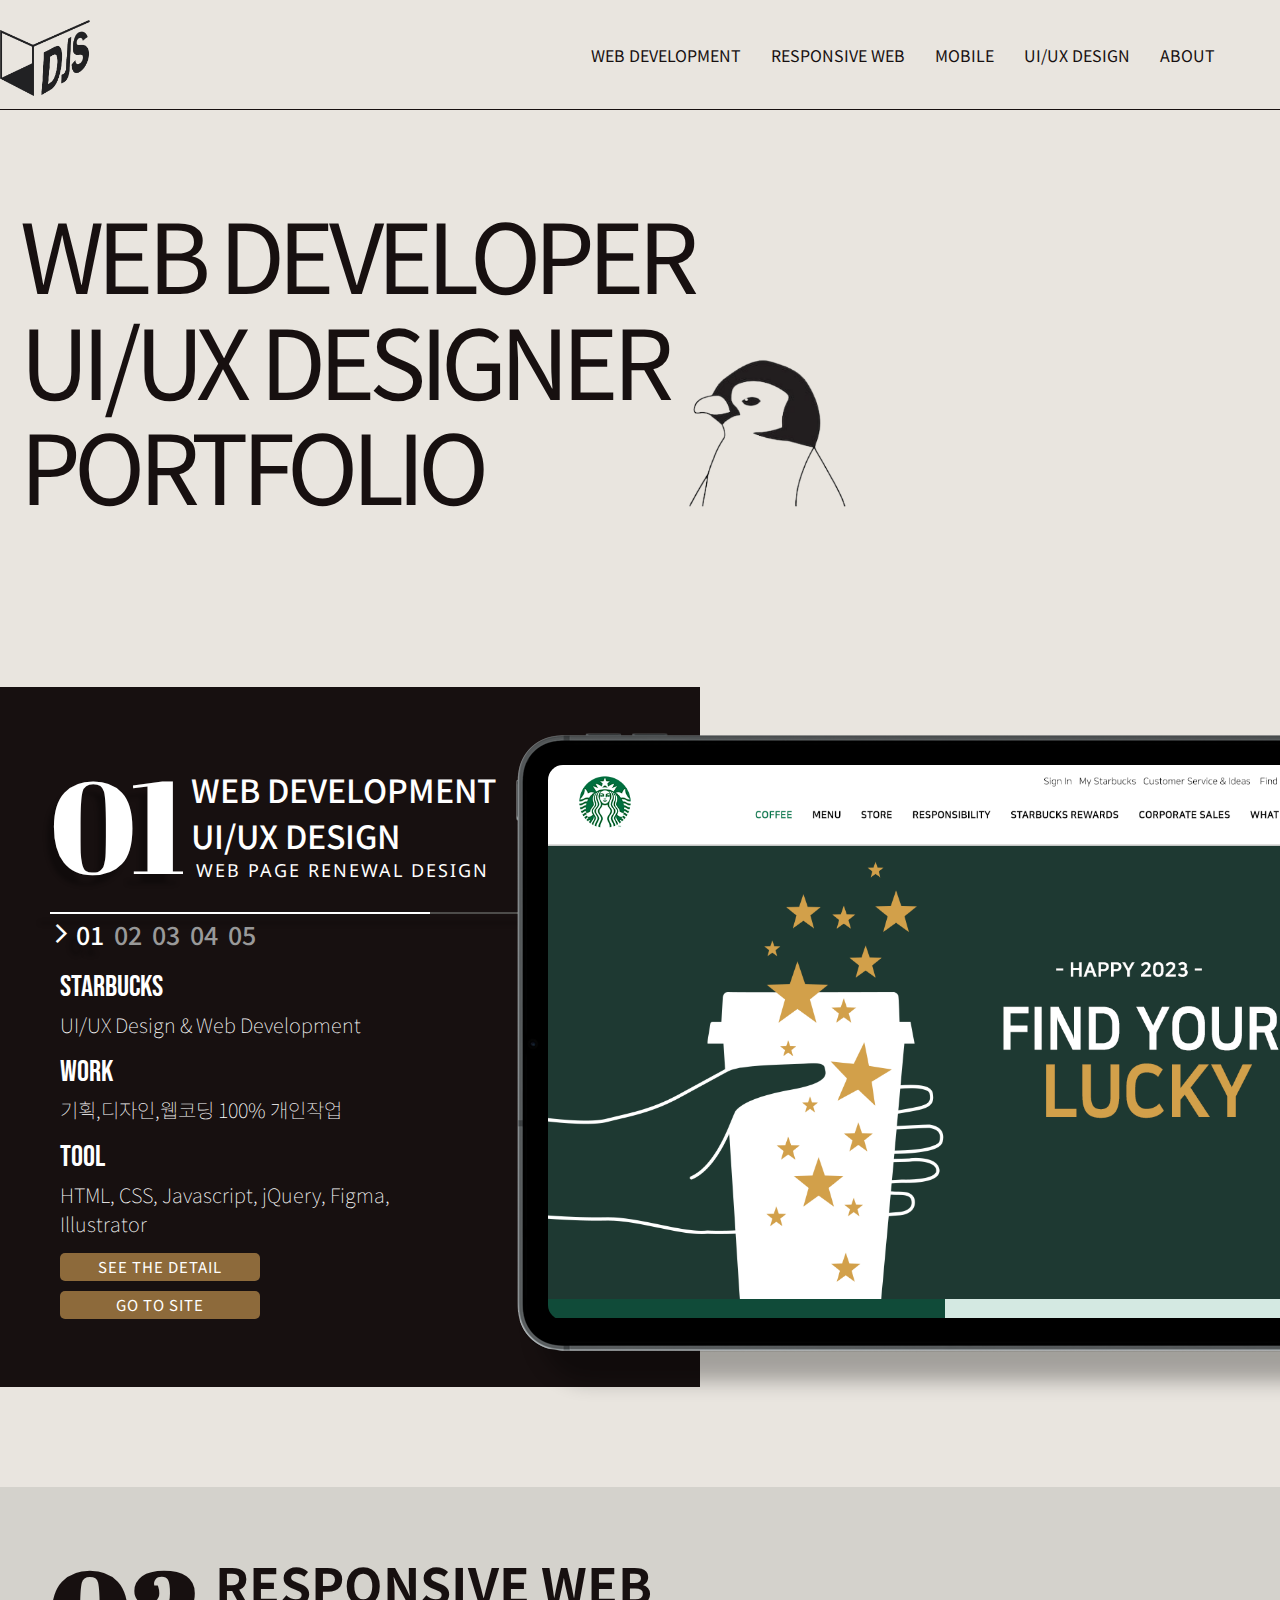
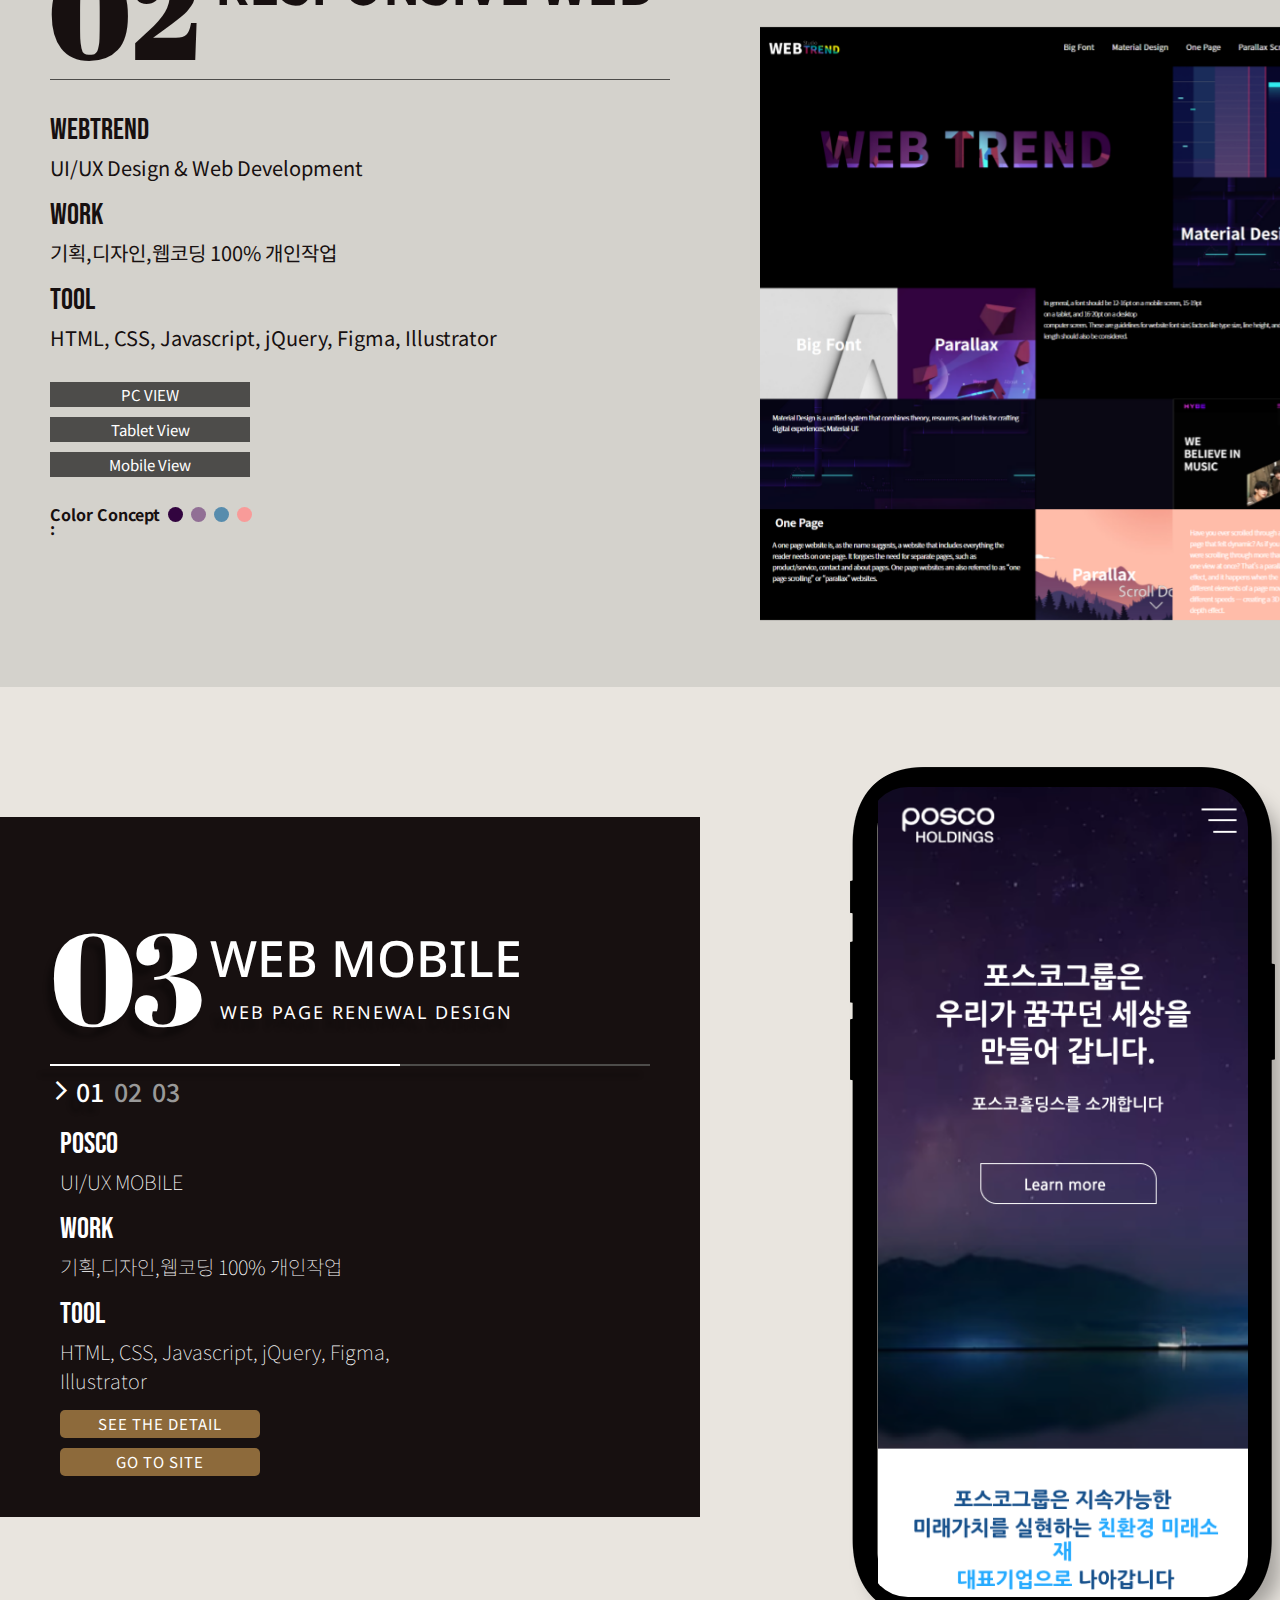
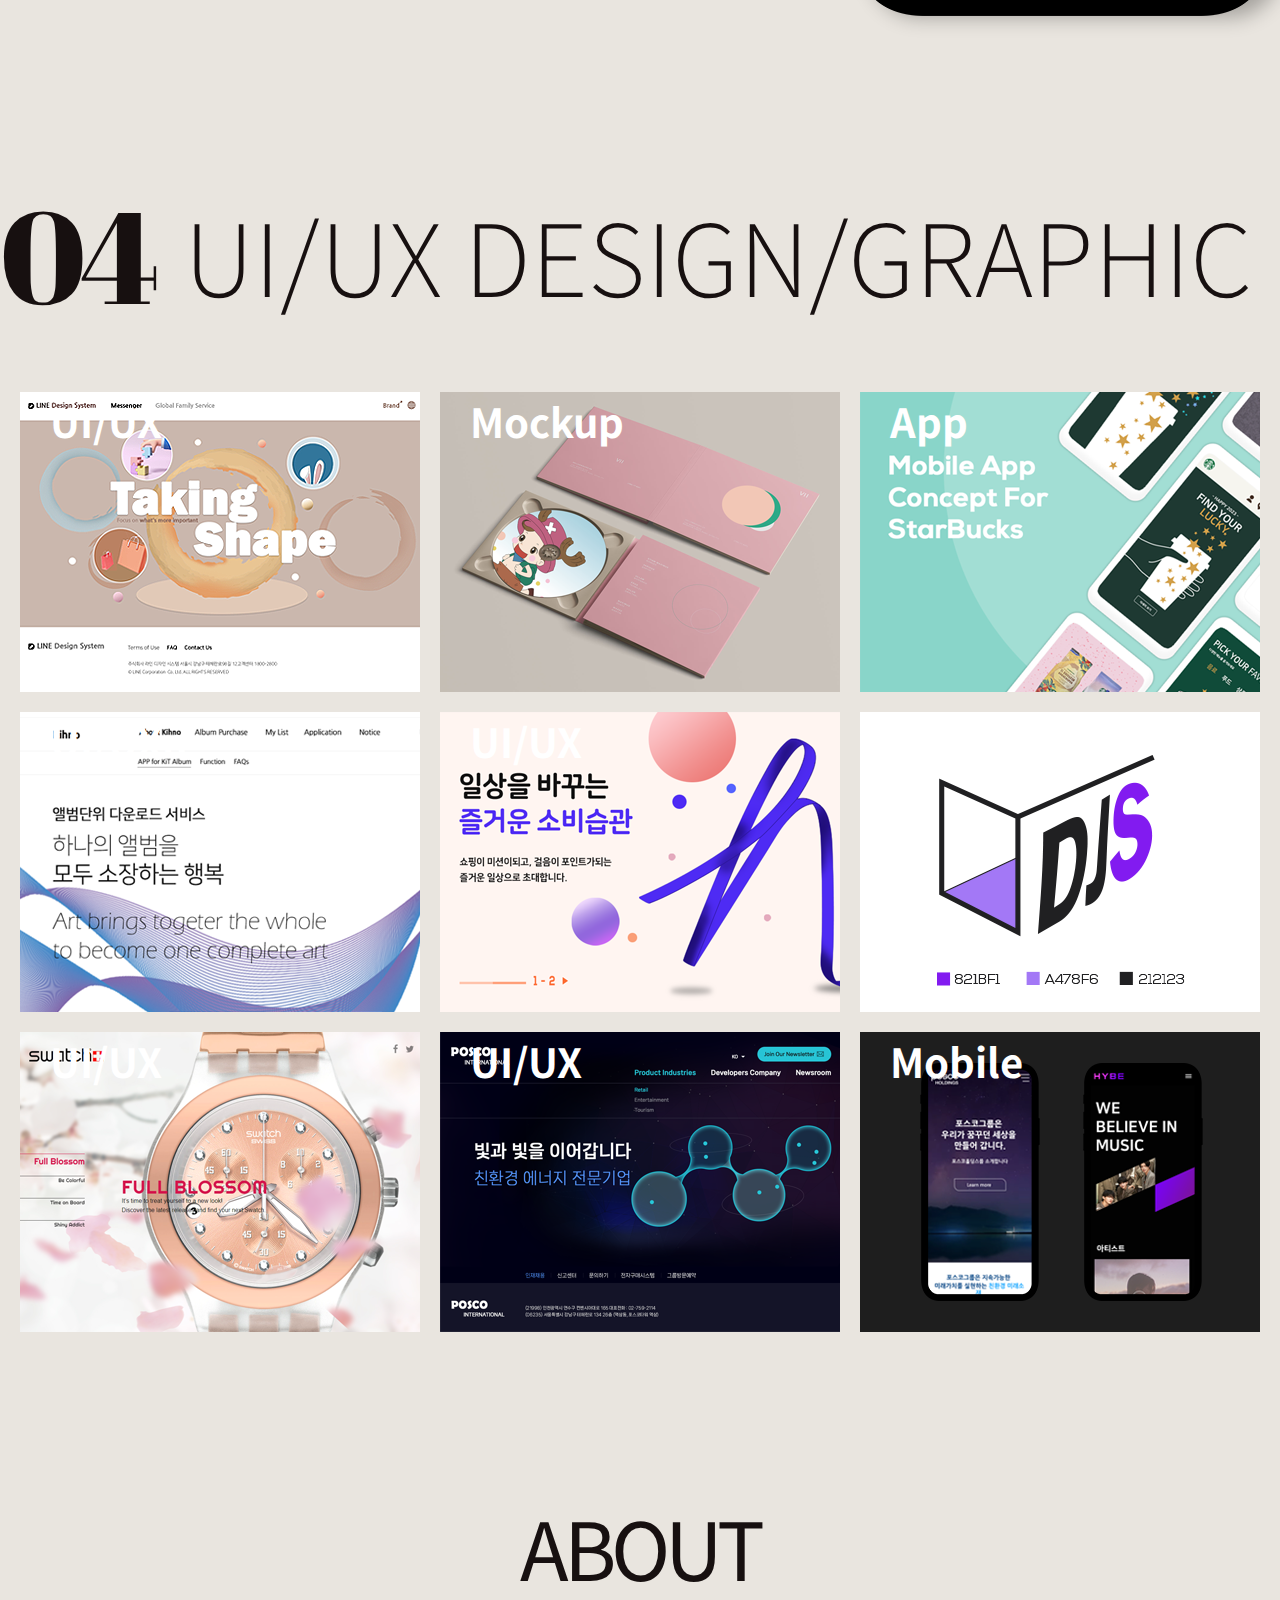
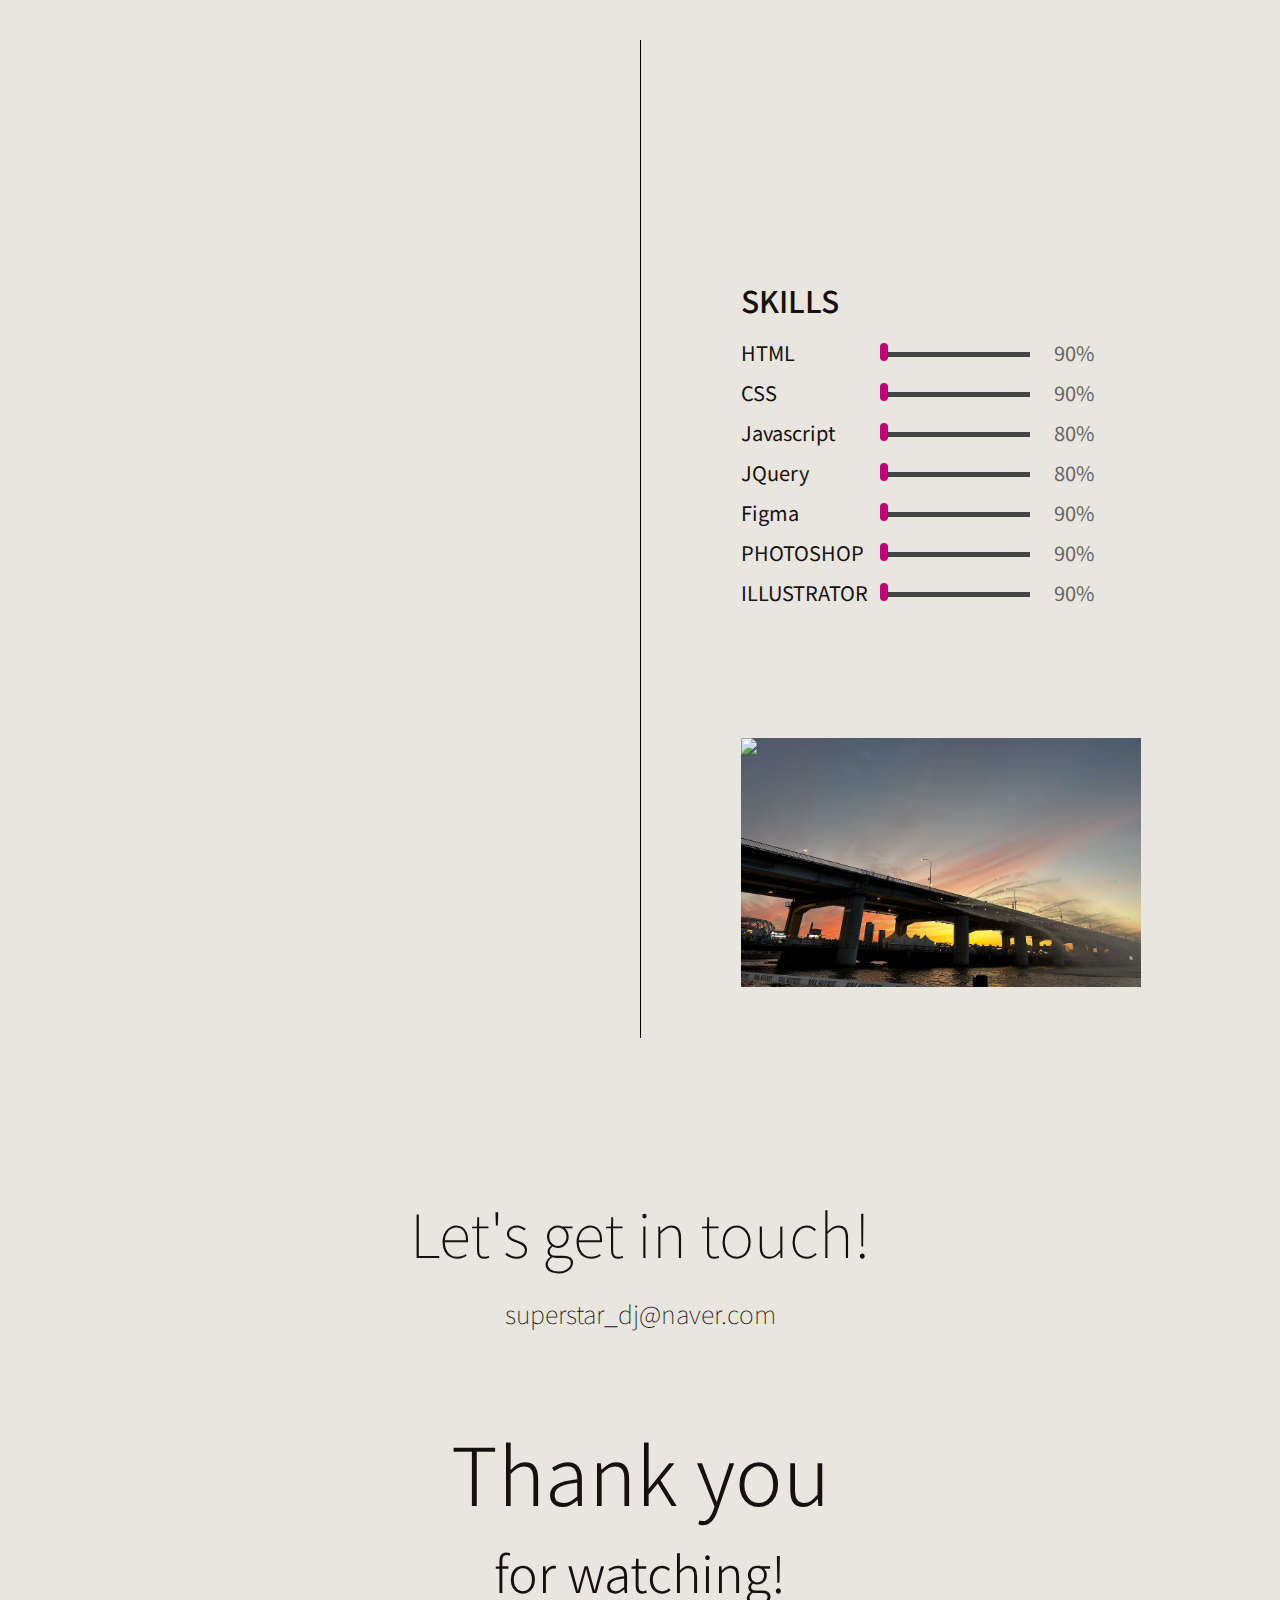
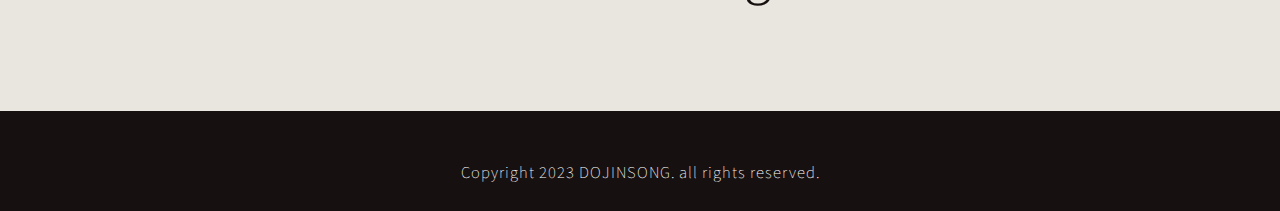
==== index.html @ af268ff2 "init" ====
<!DOCTYPE html>
<html lang="en">

<head>
  <meta charset="UTF-8">
  <meta name="viewport" content="width=device-width, initial-scale=1.0">
  <title>MY PORTFOLIO - DOJIN SONG</title>
  <link href="https://fonts.googleapis.com/css?family=Nanum+Gothic:400,700,800&display=swap" rel="stylesheet">
  <link rel="stylesheet"
    href="https://fonts.googleapis.com/css2?family=Material+Symbols+Outlined:opsz,wght,FILL,GRAD@20..48,100..700,0..1,-50..200" />
  <link rel="stylesheet" href="css/style.css">
  <link rel="stylesheet" href="css/development.css">
  <link rel="stylesheet" href="css/responsive.css">
  <link rel="stylesheet" href="css/mobile.css">
  <link rel="stylesheet" href="css/uiux-d.css">
  <link rel="stylesheet" href="css/about.css">
  <link rel="shortcut icon" href="favicon/favicon.ico" type="image/x-icon">
  <link rel="icon" href="favicon/favicon.ico" type="image/x-icon"><!-- 파비콘 주소창아이콘 -->

</head>

<body>

  <div class="wrap">
    <!-- header -->
    
    <header>
      <nav>
        <div class="logo">
          <a href="index.html"><img src="images/logo.png" alt="Portfolio-logo"></a>
        </div>

        <!-- gnb -->
        <ul id="gnb">
          <li><a href="#development">WEB DEVELOPMENT</a></li>
          <li><a href="#responsive">RESPONSIVE WEB</a></li>
          <li><a href="#mobile">MOBILE</a></li>
          <li><a href="#design">UI/UX DESIGN</a></li>
          <!-- <li><a href="#planning">PLANNING</a></li> -->
          <li><a href="#about">ABOUT</a></li>
        </ul>
      </nav> 
    </header>

    <!-- contents -->
    <div id="container">
      <div class="main-con">
        <div class="top-copy"><span>Web Developer<br>UI/UX Designer<br>Portfolio</span>
        <div class="top-img"><img src="images/top-img2.png" alt=""></div>
        <div id="development"></div>
        </div>
      

        <!-- Web Development -->
        <div class="development-port">
          <div class="box">
            <div class="w_bg"> <!--왼쪽 배경이미지 -->
              <ul class="clear">
                <li></li>
                <li></li>
                <li></li>
                <li></li>
                <li></li>
              </ul>
            </div>

            <!-- 컨텐츠 영역(왼쪽 텍스트+오른쪽 태블릿) -->
            <div class="webd_in">
              <!-- 설명텍스트 -->
              <div class="w_txt">
                <div class="w_title">
                  <div class="title_text">
                    <h2>01</h2>
                    <p>
                      <strong>WEB DEVELOPMENT<br>UI/UX DESIGN</strong>
                      <br><span>web page renewal design</span>
                    </p>
                  </div>
                  <div class="title_bar">
                    <span></span>
                  </div>
                </div>
                <div class="w_slide_btn">
                  <span class="material-symbols-outlined">
                    arrow_forward_ios
                  </span>
                  <ul class="w_list">
                    <li class="btn_active">01</li>
                    <li>02</li>
                    <li>03</li>
                    <li>04</li>
                    <li>05</li>
                  </ul>
                </div>
                <div class="w_txt_slide">
                  <ul>
                    <li>
                      <p class="ptitle">STARBUCKS</p>
                      <p class="ptext">UI/UX Design & Web Development</p>
                      <p class="ptitle">WORK</p>
                      <p class="ptext">기획,디자인,웹코딩 100% 개인작업</p>
                      <p class="ptitle">TOOL</p>
                      <p class="ptext">HTML, CSS, Javascript, jQuery, Figma, Illustrator</p>
                      <span>SEE THE DETAIL</span>
                      <a href="http://myportfolio.dothome.co.kr/starbucks/" target="_blank">GO TO SITE</a>
                    </li>
                    <li>
                      <p class="ptitle">HYBE</p>
                      <p class="ptext">UI/UX Design & Web Development</p>
                      <p class="ptitle">WORK</p>
                      <p class="ptext">기획, 디자인, 웹코딩 100% 개인작업</p>
                      <p class="ptitle">TOOL</p>
                      <p class="ptext">HTML, CSS, Javascript, jQuery, Figma, Illustrator</p>
                      <span>SEE THE DETAIL</span>
                      <a href="http://myportfolio.dothome.co.kr/hybe/" target="_blank">GO TO SITE</a>
                    </li>
                    <li>
                      <p class="ptitle">HANWHA</p>
                      <p class="ptext">UI/UX Design & Web Development</p>
                      <p class="ptitle">WORK</p>
                      <p class="ptext">기획, 디자인, 웹코딩 100% 개인작업</p>
                      <p class="ptitle">TOOL</p>
                      <p class="ptext">HTML, CSS, Javascript, jQuery, Figma, Illustrator</p>
                      <span>SEE THE DETAIL</span>
                      <a href="http://myportfolio.dothome.co.kr/hanwha/" target="_blank">GO TO SITE</a>
                    </li>
                    <li>
                      <p class="ptitle">WEB TREND</p>
                      <p class="ptext">UI/UX Design & Web Development</p>
                      <p class="ptitle">WORK</p>
                      <p class="ptext">기획,디자인,웹코딩 100% 개인작업</p>
                      <p class="ptitle">TOOL</p>
                      <p class="ptext">HTML, CSS, Javascript, jQuery, Figma</p>
                      <span>SEE THE DETAIL</span>
                      <a href="http://myportfolio.dothome.co.kr/webtrend/" target="_blank">GO TO SITE</a>
                    </li>
                    <li>
                      <p class="ptitle">SWATCH</p>
                      <p class="ptext">UI/UX Design & Web Development</p>
                      <p class="ptitle">WORK</p>
                      <p class="ptext">기획,디자인,웹코딩 100% 개인작업</p>
                      <p class="ptitle">TOOL</p>
                      <p class="ptext">HTML, CSS, Javascript, jQuery, Photoshop, Illustrator</p>
                      <span>SEE THE DETAIL</span>
                      <a href="http://myportfolio.dothome.co.kr/swatch/" target="_blank">GO TO SITE</a>
                    </li>


                  </ul>
                </div>
              </div>



              <!-- 태블릿 이미지 -->
              <div class="w_tab">
                <div class="w_tablet"></div>
                <span class="w_shadow"></span>
                <div class="w_tab_slide"> <!--오른쪽 디자인화면배경-->
                  <ul>
                    <li></li>
                    <li></li>
                    <li></li>
                    <li></li>
                    <li></li>
                    <li></li>
                    <li></li>
                    <li></li>
                    <li></li>
                    <li></li>
                  </ul>
                </div>
              </div>
            </div><!-- .webd_in -->

            <!-- 클릭시 나오는 모달창 내용부분 -->
            <div id="w_popup">
              <div class="w_pop_body clear">
                <ul class="w_pop">
                  <li>
                    <p><img src="images/starbucks-img.png" alt=""></p>
                  </li>
                  <li>
                    <p><img src="images/hybe-img.png" alt=""></p>
                  </li>
                  <li>
                    <p><img src="images/hanwha-img.png" alt=""></p>
                  </li>
                  <li>
                    <p><img src="images/webtrend.png" alt=""></p>
                  </li>
                  <li>
                    <p><img src="images/swatch-main.png" alt=""></p>
                  </li>
                </ul>
                <ul class="w_btn">
                  <li class="w_btn_close"><span class="material-symbols-outlined">close</span></li>
                  <li class="left_btn"><span class="material-symbols-outlined">arrow_back_ios</span></li>
                  <li class="right_btn"><span class="material-symbols-outlined">arrow_forward_ios</span></li>
                  <li class="w_page"><span>1</span> / <span>10</span></li>
                </ul>
              </div>
              <div class="w_back indent">메뉴뒤로 나오는 검정배경</div>
            </div>
          </div>
        </div>
        <div id="responsive"></div>






        <!--02 Responsive web -->
        <div id="reweb"> <!--반응형웹 전체영역-->
          <!-- content -->
          <div class="reweb_in clear">  
            <div class="rtext">
              <div class="reweb_title">
                <h2>02</h2>
                <h3>RESPONSIVE WEB</h3>
                <div class="re-title_bar2">
                  <span></span>
                </div>
              </div>
            

        
              <li>
                <p class="re-ptitle">webtrend</p>
                <p class="re-ptext">UI/UX Design & Web Development</p>
                <p class="re-ptitle">WORK</p>
                <p class="re-ptext">기획,디자인,웹코딩 100% 개인작업</p>
                <p class="re-ptitle">TOOL</p>
                <p class="re-ptext">HTML, CSS, Javascript, jQuery, Figma, Illustrator</p>
              </li>
        
              <ul class="view_btn">
                <li><a href="http://myportfolio.dothome.co.kr/webtrend" target="_blank">PC VIEW</a></li>
                <li>
                  <a href="#" class="btn_view">Tablet View</a>
                  <div class="pop"><!--팝업창부분-->
                    <div class="c1">
                      <iframe src="http://myportfolio.dothome.co.kr/webtrend" width="768px" height="795px" frameborder="0" scrolling="no" style="overflow-y:hidden"></iframe>
                    </div>
                    <a href="#" class="close"><img src="images/close.png" alt="close"></a>
                  </div>
                </li>
                <li>
                  <a href="#" class="btn_view">Mobile View</a>
                    <div class="pop">
                      <div class="c2">
                        <iframe src="http://myportfolio.dothome.co.kr/webtrend" width="377px" height="615px" frameborder='0' scrolling="no" style="overflow-y:hidden"></iframe>
                      </div>
                      <a href="#" class="close"><img src="images/close.png" alt="close"></a>
                    </div>
                </li>
              </ul>
        
              <ul class="text_color">
                <li><strong>Color Concept : </strong></li>
                <li></li>
                <li></li>
                <li></li>
                <li></li>
                <li></li>
              </ul>
            </div>
                    <!-- 오른쪽 사이트 이미지 -->
            <div class="res-web">
              <div class="res-web-img">
                <img src="images/webtrend-tab1.png" alt="">

              </div>
            </div>
          </div>
          <br>
          <br>
        </div><!--반응형웹 전체영역 end-->






      
      
        <!-- Mobile -->
        <div id="mobile"></div>
        <div class="mobile-port">
          <div id="mobile-m" class="box">
            <div class="bg-m"> <!--왼쪽 배경이미지 -->
              <ul class="clear">
                <li></li>
                <li></li>
                <li></li>
              </ul>
            </div>

            <!-- 컨텐츠 영역(왼쪽 텍스트+오른쪽 모바일) -->
            <div class="webd_in-m">
              <!-- 설명텍스트 -->
              <div class="txt-m">
                <div class="title-m">
                  <div class="title_text-m">
                    <h2>03</h2>
                    <p>
                      <strong>WEB MOBILE</strong>
                      <br><span>web page renewal design</span>
                    </p>
                  </div>
                  <div class="title_bar-m">
                    <span></span>
                  </div>
                </div>
                <div class="slide_btn-m">
                  <span class="material-symbols-outlined">
                    arrow_forward_ios
                  </span>
                  <ul class="list-m">
                    <li class="btn_active">01</li>
                    <li>02</li>
                    <li>03</li>
                  </ul>
                </div>
                <div class="txt_slide-m">
                  <ul>
                    <li>
                      <p class="title-m">POSCO</p>
                      <p class="text-m">UI/UX MOBILE</p>
                      <p class="title-m">WORK</p>
                      <p class="text-m">기획,디자인,웹코딩 100% 개인작업</p>
                      <p class="title-m">TOOL</p>
                      <p class="text-m">HTML, CSS, Javascript, jQuery, Figma, Illustrator</p>
                      <span>SEE THE DETAIL</span>
                      <a href="https://www.figma.com/embed?embed_host=share&url=https%3A%2F%2Fwww.figma.com%2Fproto%2F9CyxC3dHknzKg59o3v7251%2F%25EB%25AA%25A8%25EB%25B0%2594%25EC%259D%25BC-%25EC%258B%259C%25EC%2595%2588-230504%3Ftype%3Ddesign%26node-id%3D1-2%26scaling%3Dscale-down%26page-id%3D0%253A1%26starting-point-node-id%3D1%253A64" target="_blank">GO TO SITE</a>
                    </li>
                    <li>
                      <p class="title-m">STARBUCKS</p>
                      <p class="text-m">UI/UX MOBILE</p>
                      <p class="title-m">WORK</p>
                      <p class="text-m">기획, 디자인, 웹코딩 100% 개인작업</p>
                      <p class="title-m">TOOL</p>
                      <p class="text-m">HTML, CSS, Javascript, jQuery, Figma, Illustrator</p>
                      <span>SEE THE DETAIL</span>

                      
                      <a href="#" class="btn_view">CONCEPT DESIGN</a>
                      <div class="pop"><!--팝업창부분-->
                        <iframe src="images/starbucks-app-concept-design.png" width="1200px" height="6000px"  frameborder="0"></iframe>
                        <div class="concept-btn"><a href="#" class="close"><img src="images/close.png" alt="close"></a></div>
                      </div>
                    </li>
                    <li>
                      <p class="title-m">HYBE</p>
                      <p class="text-m">UI/UX MOBILE</p>
                      <p class="title-m">WORK</p>
                      <p class="text-m">기획, 디자인, 웹코딩 100% 개인작업</p>
                      <p class="title-m">TOOL</p>
                      <p class="text-m">HTML, CSS, Javascript, jQuery, Figma, Illustrator</p>
                      <span>SEE THE DETAIL</span>
                      <a href="http://myportfolio.dothome.co.kr/hybe/" target="_blank">GO TO SITE</a>
                    </li>



                  </ul>
                </div>
              </div>



              <!--모바일 이미지 -->
              <div class="mobile">
                <div class="mo-m"></div>
                <span class="shadow-m"></span>
                <div class="tab_slide-m"> <!--오른쪽 디자인화면배경-->
                  <ul>
                    <li></li>
                    <li></li>
                    <li></li>
                  </ul>
                </div>
              </div>
            </div><!-- .webd_in -->

            <!-- 클릭시 나오는 모달창 내용부분 -->
            <div id="popup-m">
              <div class="pop_body-m clear">
                <ul class="pop-m">
                  <li>
                  <!-- <a href="https://www.figma.com/proto/9CyxC3dHknzKg59o3v7251/%EB%AA%A8%EB%B0%94%EC%9D%BC-%EC%8B%9C%EC%95%88-230504?type=design&node-id=1-2&scaling=scale-down&page-id=0%3A1&starting-point-node-id=1%3A64
                  "></a> -->
                    
                  <!--                     <iframe style="border: 1px solid rgba(0, 0, 0, 0.1);" width="800" height="450" src="https://www.figma.com/embed?embed_host=share&url=https%3A%2F%2Fwww.figma.com%2Fproto%2F9CyxC3dHknzKg59o3v7251%2F%25EB%25AA%25A8%25EB%25B0%2594%25EC%259D%25BC-%25EC%258B%259C%25EC%2595%2588-230504%3Ftype%3Ddesign%26node-id%3D1-2%26scaling%3Dscale-down%26page-id%3D0%253A1%26starting-point-node-id%3D1%253A64" allowfullscreen></iframe> -->
                    <p><img src="images/posco-mobile.png" alt=""></p>
                  </li>
                  <li>
                    <p><img src="images/starbucks-mobile.png" alt=""></p>
                  </li>
                  <li>
                    <p><img src="images/hybe-mobile.png" alt=""></p>
                  </li>
                </ul>
                <ul class="btn-m">
                  <li class="btn_close-m"><span class="material-symbols-outlined">close</span></li>
                  <li class="left_btn-m"><span class="material-symbols-outlined">arrow_back_ios</span></li>
                  <li class="right_btn-m"><span class="material-symbols-outlined">arrow_forward_ios</span></li>
                  <li class="page-m"><span>1</span> / <span>10</span></li>
                </ul>
              </div>
              <div class="back indent-m">메뉴뒤로 나오는 검정배경</div>
            </div>
          </div>
        </div>








        <!-- UI/UX Web design -->
        <div id="design"></div>

        <div class="items-u">
          <div class="uiux-title_text">
            <h2>04</h2>
            <p>
              <strong>UI/UX DESIGN/GRAPHIC</strong>
              <br>
            </p>
          </div>
          <div class="item-u">
            <ul class="item_list-u clear">
              <li><a href="#none">UI/UX</a></li>
              <li><a href="#none">Mockup</a></li>
              <li><a href="#none">App</a></li>
              <li><a href="#none">UI/UXn</a></li>
              <li><a href="#none">UI/UX</a></li>
              <li><a href="#none">Logo</a></li>
              <li><a href="#none">UI/UX</a></li>
              <li><a href="#none">UI/UX</a></li>
              <li><a href="#none">Mobile</a></li>    
            </ul>
            
            
            <!-- 팝업 이미지 -->
            <div id="popup-u"> <!-- popup_box -->
              <div class="pop_body-u clear">
                <ul class="pop-u">
                  <li><img src="images/brush-pop.png" alt=""></li>
                  <li><img src="images/mockup-pop.png" alt=""></li>
                  <li><img src="images/starapp-pop.png" alt=""></li></li>
                  <li><img src="images/blend-pop.png" alt=""></li>
                  <li><img src="images/ribbon-pop.png" alt=""></li>
                  <li><img src="images/logo-pop.png" alt=""></li>
                  <li><img src="images/swatch-pop.png" alt=""></li>
                  <li><img src="images/posco-pop.png" alt=""></li>
                  <li><img src="images/mobile-pop.png" alt=""></li>
                </ul>
                
                
                <!-- 버튼(좌우+close) -->
                <ul class="btn-u">
                  <li class="btn_close-u"><i class="material-symbols-outlined">clear</i></li>
                  <li class="left_btn-u"><span class="material-symbols-outlined">arrow_back_ios</span></li>
                  <li class="right_btn-u"><span class="material-symbols-outlined">arrow_forward_ios</span></li>
                  <li class="page-u"><span>1</span> / <span>10</span></li>
                </ul>


              </div>			
            </div>
        
          </div>
        </div>	 


      </div><!--main-con-->
    </div><!-- container -->
  </div><!-- wrap -->






  
  <!-- about 자기소개 -->
  <section id="about">
    <p id="txt1">0</p> 
<!--     <div class="my_picture">
      <img src="image/myphoto.jpg" alt="myphoto">
  
    </div> -->
    <h2>ABOUT</h2>
    <div class="profile_contents">
      <div class="left">
        <div class="left_edu">
          <img src="images/aboutme.jpg" alt="">
          <!-- 교육 -->
          <!-- <ul>
            <li class="title">Education</li>
            <li>이젠 아카데미<br>모바일웹&앱디자인(퍼블리셔,Javascript,vue.js)</li>
            <li>2022.12.05 ~ 2023.06.23</li>
            <li>700h / 과정 수료</li>
          </ul> -->

        </div>
        <div class="left_hobby">
          <p class="title">hobbies&interests</p>
          <ul>          
            <li><span class="material-symbols-outlined">menu_book</span><span>Book</span></li>
            <li><span class="material-symbols-outlined">queue_music</span><span>Music</span></li>
            <li><span class="material-symbols-outlined">data_info_alert</span><span>Cording</span></li>
            <li><span class="material-symbols-outlined">connected_tv</span><span>Movie</span></li>
            <li><span class="material-symbols-outlined">groups</span><span>Instagram</span></li>
            <li><span class="material-symbols-outlined">local_cafe</span><span>Coffee</span></li>
          </ul>
        </div>
      </div>
  
      <div class="right">
        <div class="right_about">
          <ul>
            <li><span>Name</span><span>송도진</span></li>
            <li><span>e-mail</span><span>superstar_dj@naver.com</span></li>
          </ul>
        </div>
        <div class="right_skill">
          <ul class="skill_ul">
            <li class="title">SKILLS</li>

            <li>
              <span class="skill_name">HTML</span>
              <span class="skill_line">
                  <span class="skill_bar"></span>
              </span>
              <span class="skill_per">90%</span>
            </li>
            <li>
              <span class="skill_name">CSS</span>
              <span class="skill_line">
                  <span class="skill_bar"></span>
              </span>
              <span class="skill_per">90%</span>
            </li>
            <li>
              <span class="skill_name">Javascript</span>
              <span class="skill_line">
                  <span class="skill_bar"></span>
              </span>
              <span class="skill_per">80%</span>
            </li>   
            <li>
              <span class="skill_name">JQuery</span>
              <span class="skill_line">
                  <span class="skill_bar"></span>
              </span>
              <span class="skill_per">80%</span>
            </li>
            <li>
              <span class="skill_name">Figma</span>
              <span class="skill_line">
                  <span class="skill_bar"></span>
              </span>
              <span class="skill_per">90%</span>
            </li>
            <li>
              <span class="skill_name">PHOTOSHOP</span>
              <span class="skill_line">
                  <span class="skill_bar"></span>
              </span>
              <span class="skill_per">90%</span>
            </li>
            <li>
              <span class="skill_name">ILLUSTRATOR</span>
              <span class="skill_line">
                <span class="skill_bar"></span>
              </span>
              <span class="skill_per">90%</span>
            </li>                                                            
          </ul>   
        </div>
        <div class="right_link">
          <ul>
            <li><img src="images/books.png"  alt="book"></li>
            <li><img src="images/music.jpg"  alt="music"></li>
            <li><img src="images/code.jpg"alt="code"></li>
            <li><img src="images/movie.png"  alt="movie"></li>
            <li><img src="images/insta.png"  alt="insta"></li>
            <li><img src="images/coffee.png" alt="coffee"></li>
          </ul>
        </div>
      </div>
    </div>

  </section>




    <!-- footer/ sns -->
    <footer>
      <div class="touch">Let's get in touch!
      </div>
      <p class="email"><span>superstar_dj@naver.com</span></p>
      <div class="last-m">Thank you<p>for watching!</p></div>

      <div class="copy">Copyright 2023 DOJINSONG. all rights reserved.</div>
    </footer>






    




  <!-- Script Source -->
  <script src="js/jquery-3.6.3.min.js"></script>
  <script src="js/jquery-ui-1.10.4.custom.min.js"></script>
  <script src="js/development.js"></script>
  <script src="js/responsive.js"></script>
  <script src="js/mobile.js"></script>
  <script src="js/uiux-d.js"></script>
  <script src="js/about.js"></script>


</body>

</html>
---- css/style.css ----
@import url(common.css);

#wrap{width:100%;}
header, section, footer{width:inherit;} 


html{scroll-behavior: smooth;}
@import url('https://fonts.googleapis.com/css2?family=Noto+Sans+KR:wght@100;300;400;500;700;900&family=Noto+Serif+KR:wght@500;600;700&family=Raleway:wght@100;200;300;500;700&display=swap');




*{  /* 전체선택자(모든 태그에 여백을 빼줌 */
  margin: 0;
  padding: 0;
}
html, body{
  width: 100%;
  background-color: #e9e5df;
}
html{
  overflow-y:scroll;  /* 문서전체에 세로 스크롤바자국 항상 표시 */
  overflow-x:hidden;  /* 문서전체에 가로 스크롤바자국 항상 숨김 */
}

body{
  font-family: 'Noto Sans KR', sans-serif;
  color: #171010;
}
/* 시멘틱태그를 지원하지 않는 브라우저에서 inline로 인식하기 때문에 block로 변경해줌 */
article,aside,details,summary,figcaption,figure,
footer,header,hgroup,main,nav,section{ 
	display:block;  
}

li{list-style-type: none;}  /*목록에 점 없애기 */

a{
  text-decoration: none;   /*하이퍼링크 밑줄 없애기*/
  color: inherit;  /*하이퍼링크의 글자색 부모한테 상속받기*/
}

img{
	vertical-align:top; /*이미지에 원치 않는 여백이 생성되는 브라우저 오류가 발생하는 경우가 있음*/
	font-size:0;  /*폰트 크기 초기화*/
	border:0; /* 이미지 링크시 기본적으로 나타나는 테두리 제거 */
}

.clear:after{    /* float문제해결 */
	content:"";
	display:block;
	clear:both;
}

.indent{   /* 글자 안보이게 밀어놓기 */
	display:block;
	text-indent:-9999px;
}







/* Header_______________________ */
header{
  width: 100%;
  height: 110px;
  position: fixed;
  top:0;
  z-index: 1000;
  border-bottom: 1px solid #171010; 
  background-color: #e9e5df;
}




nav{
  width: 1400px;
  height: inherit;
  margin: auto;
  display: flex;
  justify-content: space-between;
  line-height: 50px;

  
}

.logo img{
  
  width: 90px;
  margin-top:20px;
  
}

#gnb{
  display: flex;
  font-size: 16px; 
  position: absolute;
  top:30px;
  left: 45%;
  
}

#gnb li{
  position:relative;
  margin: 0 15px;
}
#gnb li a{
  color: #171010;
  font-size: 16px;
  font-weight: 400;
  text-transform: capitalize;
}

#gnb li a:hover{color: #171010;}


#gnb li a:before{
  position: absolute;
  content: '';
  width: 0;
  height: 2px;
  background-color:#171010;
  position: absolute;
  bottom: -5px;
  left: 0;
  transform: translateY(-50%);
  transition: 0.5s;
}

#gnb li a:hover:before{
  width: 100%;
}




/* Contents___________________ */

#container{
  width: 1400px;
  position: relative;
  display: flex;
  flex-direction: row;
  margin: auto;
}


.main-con{
  margin-top: 200px;
}


.main-con span{
  text-align: left;
  font-size: 6em;
  font-weight: 400;
  letter-spacing: -.07em;
  line-height: 1.1;
  text-transform: uppercase;
}

.top-copy{
  margin: 0 0 170px 20px;
}

.top-img{


}

.top-img img{
  position: absolute;
  width: 200px;
  /* height: 272px; */
  right: 38%;
  top: 7.6%;

}








/* footer */
footer{
  /* border: 2px solid violet; */
  width: 100%;
  font-size: 20px;
  font-weight: 400;
  text-align: center;
}

.touch{
  font-size: 60px;
  font-weight: 100;
  margin: 50px 0 20px 0;
}

.last-m{
  font-size:80px;
  text-align: center;
  font-weight: 300;
  line-height: 80px;
  margin: 100px;
}
.last-m p{
  font-size: 50px;
  margin-top: 20px;
}

footer .copy{
  height: 30px;
  font-weight: 100;
  font-size: 15px;
  color: #fff;
  padding: 50px;
  background-color: #171010;
  letter-spacing: 1px;
}

.email{
  font-size: 25px;
  font-weight: 100;
}
---- css/development.css ----
@import url('https://fonts.googleapis.com/css2?family=Noto+Sans+KR:wght@100;300;400;500;700;900&family=Noto+Serif+KR:wght@500;600;700&family=Raleway:wght@100;200;300;500;700&display=swap');
@import url('https://fonts.googleapis.com/css2?family=Exo:wght@100;200;300;400;500&display=swap');
@import url('https://fonts.googleapis.com/css2?family=Staatliches&display=swap');
@import url('https://fonts.googleapis.com/css2?family=Raleway&display=swap');
@import url('https://fonts.googleapis.com/css2?family=Bellota:wght@700&display=swap');
@import url('https://fonts.googleapis.com/css2?family=Bebas+Neue&display=swap');






#uiux .box{background: #eee;}

/*왼쪽배경이미지 영역/////////////*/
.w_bg{  

  /* position:absolute;
  top:0;
  left:0; */
  margin-top: 100px;
  width:700px;
  height:700px;
  overflow:hidden; 
}
.w_bg ul{
  width:7000px;  /*슬라이드가로 총길이(700*10=7000)*/
  height:inherit;
  position:relative;
  top:0;
  left:0;
}
.w_bg ul li{
  float:left;
  width:700px;
  height:inherit;
  background-repeat:no-repeat;
  background-size:cover;
  opacity:10;    
}
.w_bg ul li:nth-child(1){background-color:#171010;}
.w_bg ul li:nth-child(2){background-color:#171010;}
.w_bg ul li:nth-child(3){background-color:#171010;}
.w_bg ul li:nth-child(4){background-color:#171010;}	
.w_bg ul li:nth-child(5){background-color:#171010;}	



/* 컨텐츠 영역(왼쪽 텍스트 + 오른쪽 태블릿) //////////// */

.webd_in{  
/*   border: 2px solid blue; */
  position:absolute;
  top:720px;
  bottom: 0;
  height:650px;
  left:50px;
  width:1400px;
  display: flex;
  align-items: center;
}

/*왼쪽 텍스트영역_____________________*/
.w_txt{ 
  /* border: 1px solid orange; */
  width:450px;
}
.title_text{
  display: flex;
  align-items: center;
  
}
.title_text h2{
  font-family:'Abril Fatface', cursive;
  font-size:130px;
  font-weight:normal;   
  letter-spacing:-5px;
  color:#fff;
  text-shadow:-7px 10px 4px rgba(0,0,0,0.3);
  margin-right:10px;
}
.title_text span{
  font-family: 'Noto Sans', sans-serif;
  font-size:18px;
  font-weight:400;
  color:#fff;
  margin-left:5px;
  padding-top:45px;
  letter-spacing: 2px;
}
.title_text strong{
  font-size:32px;
  font-weight:500;
  text-indent:10px;
  color:#fff;
  text-transform:uppercase;
}
.w_title .title_bar{  /*왼쪽흰색선*/
  clear:both;
  display:block;
  width:1000px;
  height:1.5px;
  background:#fff;
  position:relative;
  box-shadow:-10px 10px 4px rgba(0,0,0,0.3); 
}
.w_title .title_bar span{  /*오른쪽 회색선*/
  width:620px;
  height:1.5px;
  background:#4d4c4a;
  position:absolute;
  right:0;
}

/* 01~10 숫자 */
.w_slide_btn{
  /* border: 1px solid red; */
  width: 100%;
	height:40px;
  display: flex;
  justify-content: flex-start;
  align-items: center;
}
.w_slide_btn>span{  /*깜빡이는 화살표*/
	font-size:23px;
	color:#fff;
	opacity:0;
	transition:all 0.5s;
}



.w_slide_btn>span.active{opacity: 1;}  /*jQuery에서 불러냄*/
.w_list{display: flex;}
.w_list li{
  font-size:25px;
  font-weight:500;
  padding:0 5px;
  color:#999;
  cursor:pointer;
}
.w_list li.btn_active{
	color:#fff;
	text-shadow:-7px 10px 4px rgba(0,0,0,0.3);
}


/*설명텍스트 영역*/
.w_txt_slide{
  width:340px;
  height:400px;
  position:relative;    
  overflow:hidden;
}
.w_txt_slide ul{
  width:3400px;  /*슬라이드 총가로폭(340*10=3400)*/
  height:inherit;
  position:absolute;
  top:0;
  left:0;
}
.w_txt_slide ul li{
  float:left;
  width:340px;
  height:300px;
  padding-left:10px;
  color:#fff;
}
.ptitle{
  font-size:30px;
  font-family: 'Bebas Neue', cursive;
  color:#fff;
  margin: 15px 0 5px 0;
}
.ptext{
  font-size:20px;
  font-weight: 100;
  color:#fff;
}

.w_txt_slide ul li span{  /*Detail 버튼*/
  display:block;
  width:200px;
  height:28px;
  font-weight:400;
  font-size: 15px;
  line-height:28px;
  text-align:center;
  color:#fff;
  background:rgb(141, 106, 59);
  margin-top:15px;
  border-radius:5px;
	cursor:pointer;
  letter-spacing: 1px;

}
.w_txt_slide ul li span:hover{
  color:#fff;
  background:rgb(141, 106, 59);
  font-weight:400;
  transition: 0.7s;
  border-radius: 40px; 
}

/* GO TO SITE */
.w_txt_slide ul li a{  /*사이트 이동 버튼*/
  display:block;
  width:200px;
  height:28px;
  font-weight:400;
  font-size: 15px;
  line-height:28px;
  text-align:center;
  color:#fff;
  background:rgb(141, 106, 59);
  margin-top:10px;
  border-radius:5px;
	cursor:pointer;
  letter-spacing: 1px;
}


.w_txt_slide ul li a:hover{
  color:#fff;
  background:rgb(141, 106, 59);
  font-weight:400;
  transition: 0.7s;
  border-radius: 40px;
}






/*오른쪽 태블릿 영역_____________________*/
.w_tab{
  position:relative;
  width:917px;
  height:675px;
}
.w_tablet{  /*태블릿*/
  position:relative;
  width:917px;
  height:675px;
  z-index:100;
	background:url(../images/tab.png);
}
.w_shadow{  /*태블릿 그림자*/
  position:absolute;
  top:43px;
  left:20px;
  width:850px;
  height:600px;
  border-radius:50px;
  box-shadow:20px 30px 20px rgba(0,0,0,0.3);
	z-index:0;
}

.w_tab_slide{ /*보여지는 영역*/   
  width:794px;
  height:555px;
  position:absolute;
  top:57px;
  left:48px;
  z-index:200; 
  overflow:hidden;
  border-radius:15px;
}
.w_tab_slide ul{
  width:7940px;  /*슬라이드 전체 가로폭(794*10=7940)*/
  height:auto;
  z-index:200;
  position:relative;
}
.w_tab_slide ul li{
  float:left;
  width:794px;
  height:553px;
  transition: 10s;
  background-position:0 0;
  background-size:100% auto;
  background-repeat:no-repeat;
}

.w_tab_slide ul li:nth-child(1){background-image:url(../images/starbucks-img.png);}
.w_tab_slide ul li:nth-child(2){background-image:url(../images/hybe-img.png);}
.w_tab_slide ul li:nth-child(3){background-image:url(../images/hanwha-img.png);} 
.w_tab_slide ul li:nth-child(4){background-image:url(../images/webtrend.png);} 
.w_tab_slide ul li:nth-child(5){background-image:url(../images/swatch-main.png);} 



/*모달창 영역 //////////////////////*/
#w_popup{
	display:none;
	position:fixed;
	left:0;
	top:0;
	width:100%;
	height:100%;
	z-index:1000;
	overflow:auto;
}
.w_pop_body{
	position:relative;
	height:100%;
	margin:0 auto;
	width:1400px;
	background:#000;
	z-index:1000;
}
.w_back{ /*메뉴 뒤로 나오는 검정배경*/
	position: fixed;
	left: 0;
	top: 0;
	width: 100%;
	height: 100%;
	background: rgba(0,0,0,0.7);
}
.w_pop>li{
	width: 1000px;
	position: absolute;
	text-align: center;
	cursor: default;
	background: #000;
	display: none;
}
.w_pop>li p{
	text-align:center;
	font-size:30px;
}

/*버튼영역*/
.w_btn{
	position:fixed;
	left:50%;
	top:0;
	margin-left:710px;
	width:80px;
	height:150px;
	color:#fff;
	text-align:center;
	overflow:hidden;
	z-index:10000;
}
.w_btn>li{
	cursor: pointer;
	overflow: hidden;
}
.w_btn .w_btn_close{ /*닫기버튼*/
	height:70px;
	width:80px;
	cursor:pointer;
	border-bottom:1px solid #fff;
}
.w_btn .w_btn_close span{ /*아이콘폰트*/
	position:relative;
	top:15px;
	font-size:40px;
}
.w_btn .left_btn, .w_btn .right_btn{float:left;}
.w_btn .left_btn span, .w_btn .right_btn span{
	position:relative;
	top:10px;
	font-size:30px;
	width:40px;
	height:50px;
}
.w_btn .w_page{ 
	font-size:12px;
	color:#fff;
	width:80px;
	padding-top:10px;
	height:50px;
	text-align:center;
  border-top:1px solid #fff;
}
---- css/responsive.css ----
@import url('https://fonts.googleapis.com/css2?family=Abril+Fatface&display=swap');
@import url('https://fonts.googleapis.com/css2?family=Raleway&display=swap');
@import url('https://fonts.googleapis.com/css2?family=Hind+Madurai:wght@300;400;500;600;700&display=swap');


#reweb{
	width:100%;
	height:750px;
	margin-top: 100px; 
}
.reweb_in{
	position: relative;
	margin:0 auto;
	border-radius:20px;
	box-sizing:border-box;
}


/*영역제목*/
#reweb .reweb_title{
	width:1300px;
  height:150px;
	margin:0 auto;

}
.reweb_title h2{ 
	font-family: 'Abril Fatface', cursive;
	float:left;
	font-size:120px;
	color:#171010;
	letter-spacing:2px;
	margin-top:-16px;
	margin-right:15px;
}
.reweb_title h3{ 
	font-size:50px;
	color:#171010;
	margin: 40px 0 60px 0;
}

.reweb_title>p{
	font-size:18px;
	color:rgb(100, 99, 99);
}




/*왼쪽 텍스트영역___________________________*/

.reweb_in .rtext{
  float:left;
	padding:20px 0 0 50px;
	background-color: #d4d2cc;
	height: 800px;
}




.re-ptitle{
  font-size:30px;
  font-family: 'Bebas Neue', cursive;
  color:#171010;
  margin: 15px 0 5px 0;
}
.re-ptext{
  font-size:20px;
  font-weight:400;
  color:#171010;
}

.re-title_bar2{
	width: 620px;
	height: 1.5px;
	background: #4d4c4a;

	
}




.rtext>p{
	color:#000;
	font-size:20px;
	line-height:20px;
	font-weight:2100;
	margin-top: 25px;
}

/* 버튼 부분 */
.rtext .view_btn{margin-top:30px;}
.rtext .view_btn li{
	display:flex;
	align-items:center;
  justify-content:center;
	width:200px;
	height:25px;
	padding:3px;
	margin:10px 0;
	color:#fff;
  background:#4d4c4a;
	font-size:15px;
}




.rtext .text_color{margin-top:30px;}
.rtext .text_color li{
	float:left;
	width:15px;
	height:15px;
	background:transparent;
	border-radius:50%;
	margin:0 4px;
}
.rtext .text_color li:nth-child(1){
	width:110px;
	font-weight:400;
	line-height:14px;
	margin-bottom:5px;
	margin-left:0;
}
.rtext .text_color li:nth-child(2){background:#32043f;}
.rtext .text_color li:nth-child(3){background:#916f95;}
.rtext .text_color li:nth-child(4){background: rgb(87, 140, 173);}
.rtext .text_color li:nth-child(5){background: rgb(248, 155, 153);}





/*오른쪽 사이트 이미지__________________________*/


.res-web-img{
	position: absolute;
	top:40px;
	right: 70px;
	margin-top:100px ;
	z-index: 999;
}

.res-web-img img{
	width: 550px;
	margin-right: 20px;
}





/*각 기기별 보이는 이미지 설정*/
.device .pc .pbg{
  position:absolute;
	top:30px;
	left:140px;
  z-index:4;
	width:535px;
	height:350px;
	overflow:hidden;
  background:url(images/webtrend.png) no-repeat 0 0;
  background-size:100% auto;
  transition:all 0.7s;
  cursor:pointer;
}
.device .tablet .tbg{
  position:absolute;
	top:30px;
	left:33px;
  z-index:4;
	width:290px;
	height:387px;
	overflow:hidden;
  background:url(images/ui-ux-img1.png) no-repeat 0 0;
  background-size:100% auto;
  transition:all 0.7s;
  cursor:pointer;
}
.device .mobile .mbg{
  position:absolute;
	top:30px;
	left:23px;
  z-index:4;
	width:113px;
	height:200px;
	overflow:hidden;
  background:url(images/webtrend.png) no-repeat 0 0;
  background-size:100% auto;
  transition:all 0.7s;
  cursor:pointer;
}


/*위치이동&크기 버튼 설정*/
.big_icon .icon{
  font-size:32px;
  color:#333;
  cursor:pointer;
}
.big_icon .p_block{
  position:absolute;
  bottom:50px;
	right:80px;
}
.big_icon .t_block{
  position:absolute;
  top:110px;
	left:640px;
}
.big_icon .m_block{
  position:absolute;
  bottom:150px;
	left:270px;
}


/* POPUP BOX */
.pop{ /*검정배경*/
	display:none; 
	position:fixed; 
	left:0; 
	top:0;
	width:100%; 
	height:100%; 
	background:rgba(0,0,0,0.8); 
	z-index:99999;
	overflow:auto;
	
}

.c1{   /*태블릿용*/
	position: absolute;
	top: 50%;
	left: 50%;
	transform: translate(-50%, -50%);
	width:800px; 
	height:875px; 
	background:url(../images/tablet_view.png)  no-repeat center center; 
}

.c1 iframe{
	margin-top:47px;
  margin-left: 17px;
	border:none;
}
.c2{  /*모바일용*/
	position: absolute;
	top: 50%;
	left: 50%;
	transform: translate(-50%, -50%);
	width:500px; 
	height:859px; 
	background:url(../images/mobile_view2.png) no-repeat center center; 


}
.c2 iframe{
	width: 380px;
	margin-top:67px;
  margin-left: 60px;
	border:none;
}


.close{  /*닫기*/
	position:fixed; 
	right:30px; 
	top:30px; 
	color:#fff; 
}
---- css/mobile.css ----
@import url('https://fonts.googleapis.com/css2?family=Noto+Sans+KR:wght@100;300;400;500;700;900&family=Noto+Serif+KR:wght@500;600;700&family=Raleway:wght@100;200;300;500;700&display=swap');
@import url('https://fonts.googleapis.com/css2?family=Exo:wght@100;200;300;400;500&display=swap');
@import url('https://fonts.googleapis.com/css2?family=Staatliches&display=swap');
@import url('https://fonts.googleapis.com/css2?family=Raleway&display=swap');
@import url('https://fonts.googleapis.com/css2?family=Bellota:wght@700&display=swap');
@import url('https://fonts.googleapis.com/css2?family=Bebas+Neue&display=swap');






#uiux .box{background: #eee;}

/*왼쪽배경이미지 영역/////////////*/
.bg-m{  

  /* position:absolute;
  top:0;
  left:0; */
  margin-top: 180px;
  width:700px;
  height:700px;
  overflow:hidden; 
}
.bg-m ul{
  width: 7000px;
  height: inherit;
  position: relative;
  top: 0;
  left:0;
}
.bg-m ul li{
  float: left;
  width: 700px;
  height: inherit;
  background-repeat: no-repeat;
  background-size: cover;
  opacity: 10;
}
.bg-m ul li:nth-child(1){background-color:#171010;}
.bg-m ul li:nth-child(2){background-color:#171010;}
.bg-m ul li:nth-child(3){background-color:#171010;}




/* 컨텐츠 영역(왼쪽 텍스트 + 오른쪽 모바일) */

.webd_in-m{  
  position:relative;
  top:-650px;
  height:650px;
  left:50px;
  width:1400px;
  display: flex;
  align-items: center;
}

/*왼쪽 텍스트영역_____________________*/
.txt-m{ 
  /* border: 1px solid orange; */
  width:500px;
}
.title_text-m{
  display: flex;
  align-items: center;
  
}
.title_text-m h2{
  font-family:'Abril Fatface', cursive;
  font-size:130px;
  font-weight:normal;   
  letter-spacing:-5px;
  color:#fff;
  text-shadow:-7px 10px 4px rgba(0,0,0,0.3);
  margin-right:10px;
}
.title_text-m span{
  font-family: 'Noto Sans', sans-serif;
  font-size: 18px;
  font-weight: 400;
  color: #fff;
  text-transform: uppercase;
  margin-left: 10px;
  padding-top: 45px;
  text-shadow: -7px 10px 4px rgba(0,0,0,0.3);
  letter-spacing: 2px;
}
.title_text-m strong{
  font-family: 'Noto Sans', sans-serif;
  font-size: 50px;
  margin-top: 10px;
  font-weight:500;
  text-transform: uppercase;
  color:#fff;

}
.title-m .title_bar-m{  /*왼쪽흰색선*/
  clear: both;
  display: block;
  width: 600px;
  height: 1.5px;
  background: #fff;
  position: relative;
  box-shadow: -10px 10px 4px rgba(0,0,0,0.3);
}
.title-m .title_bar-m span{  /*오른쪽 회색선*/
  width:250px;
  height:1.5px;
  background:#4d4c4a;
  position:absolute;
  right:0;
}

/* 01~10 숫자 */
.slide_btn-m{
  /* border: 1px solid red; */
  width: 100%;
	height:40px;
  display: flex;
  justify-content: flex-start;
  align-items: center;
}
.slide_btn-m>span{  /*깜빡이는 화살표*/
	font-size:23px;
	color:#fff;
	opacity:0;
	transition:all 0.5s;
}



.slide_btn-m>span.active{opacity: 1;}  /*jQuery에서 불러냄*/
.list-m{display: flex;}
.list-m li{
  font-size:25px;
  font-weight:500;
  padding:0 5px;
  color:#999;
  cursor:pointer;
}
.list-m li.btn_active{
	color:#fff;
	text-shadow:-7px 10px 4px rgba(0,0,0,0.3);
}


/*설명텍스트 영역*/
.txt_slide-m{
  width:340px;
  height:400px;
  position:relative;    
  overflow:hidden;
}
.txt_slide-m ul{
  width:3400px;  /*슬라이드 총가로폭(340*10=3400)*/
  height:inherit;
  position:absolute;
  top:0;
  left:0;
}
.txt_slide-m ul li{
  float:left;
  width:340px;
  height:300px;
  padding-left:10px;
  color:#fff;
}
.title-m{
  font-size:30px;
  font-family: 'Bebas Neue', cursive;
  color:#fff;
  margin: 15px 0 5px 0;
}
.text-m{
  font-size:20px;
  font-weight: 100;
  color:#fff;
}

.txt_slide-m ul li span{  /*Detail 버튼*/
  display:block;
  width:200px;
  height:28px;
  font-weight:400;
  font-size: 15px;
  line-height:28px;
  text-align:center;
  color:#fff;
  background:rgb(141, 106, 59);
  margin-top:15px;
  border-radius:5px;
	cursor:pointer;
  letter-spacing: 1px;

}
.txt_slide-m ul li span:hover{
  color:#fff;
  background:rgb(141, 106, 59);
  font-weight:400;
  transition: 0.7s;
  border-radius: 40px; 
}

/* GO TO SITE */
.txt_slide-m ul li>a{  /*사이트 이동 버튼*/
  display:block;
  width:200px;
  height:28px;
  font-weight:400;
  font-size: 15px;
  line-height:28px;
  text-align:center;
  color:#fff;
  background:rgb(141, 106, 59);
  margin-top:10px;
  border-radius:5px;
	cursor:pointer;
  letter-spacing: 1px;
}

/* 컨셉디자인 보기 */
.concept-btn{  
  display:block;
  width:200px;
  height:28px;
  font-weight:400;
  font-size: 15px;
  line-height:28px;
  text-align:center;
  color:#fff;
  margin-top:10px;
  border-radius:5px;
	cursor:pointer;
  letter-spacing: 1px;
}


.txt_slide-m ul li a:hover{
  color:#fff;
  background:rgb(141, 106, 59);
  font-weight:400;
  transition: 0.7s;
  border-radius: 40px;
}





/*오른쪽 모바일 영역_____________________*/


.mobile-port{
  height:849px;
}


.mobile{
  position:relative;
  left: 300px;

}
.mo-m{  /*모바일*/
  position:relative;
  width:425px;
  height:849px;
  z-index:100;
	background:url(../images/mobile_view3.png);
}
.shadow-m{  /* 모바일 그림자 */
  position:absolute;
  top:0;
  width:410px;
  height:820px;
  border-radius:50px;
  box-shadow:20px 30px 20px rgba(0,0,0,0.3);
	z-index:0;
}

.tab_slide-m{ /*보여지는 영역*/   
  width:380px;
  height:810px;
  position:absolute;
  top:20px;
  left: 18px;
  z-index:200; 
  overflow:hidden;
  border-radius:40px;
}

.tab_slide-m ul{
  width:7940px;  /*슬라이드 전체 가로폭(794*10=7940)*/
  height:auto;
  z-index:200;
  position:relative;
}
.tab_slide-m ul li{
  float:left;
  width:380px;
  height:849px;
  transition: 10s;
  background-position:0 0;
  background-size:100% auto;
  background-repeat:no-repeat;
  margin-left: 10px;
}

.tab_slide-m ul li:nth-child(1){background-image:url(../images/posco-mobile.png);}
.tab_slide-m ul li:nth-child(2){background-image:url(../images/starbucks-mobile.png);}
.consept-m{background-image:url(../images/starbucks-app-concept-design.png);}
.tab_slide-m ul li:nth-child(3){background-image:url(../images/hybe-mobile.png);}




/*모달창 영역 //////////////////////*/
#popup-m{
	display:none;
	position:fixed;
	left:0;
	top:0;
	width:100%;
	height:100%;
	z-index:1000;
	overflow:auto;
  
}
.pop_body-m{
	position:relative;
	height:100%;
	margin:0 auto;
	width:1400px;
	background:#000;
	z-index:1000;
}
.back-m{ /*메뉴 뒤로 나오는 검정배경*/
	position: fixed;
	left: 0;
	top: 0;
	width: 100%;
	height: 100%;
	background: rgba(0,0,0,0.7);

}
.pop-m>li{
	width: 100%;
	position: absolute;
	text-align: center;
	cursor: default;
	background: #000;
	display: none;
}
.pop-m>li p{
	text-align:center;
	font-size:30px;
}



/*버튼영역*/
.btn-m{
	position:fixed;
	left:38%;
	top:0;
	margin-left:710px;
	width:80px;
	height:150px;
	color:#fff;
	text-align:center;
	overflow:hidden;
	z-index:10000;
}
.btn-m>li{
	cursor: pointer;
	overflow: hidden;
}
.btn-m .btn_close-m{ /*닫기버튼*/
	height:70px;
	width:80px;
	cursor:pointer;
	border-bottom:1px solid #fff;
}
.btn-m .btn_close-m span{ /*아이콘폰트*/
	position:relative;
	top:15px;
	font-size:50px;
}
.btn-m .left_btn-m, .btn-m .right_btn-m{float:left;}
.btn-m .left_btn-m span, .btn-m .right_btn-m span{
	position:relative;
	top:10px;
	font-size:30px;
	width:40px;
	height:50px;
}
.btn-m .page-m{ 
	font-size:12px;
	color:#fff;
	width:80px;
	padding-top:10px;
	height:50px;
	text-align:center;
  border-top:1px solid #fff;
}
---- css/uiux-d.css ----
@import url('https://fonts.googleapis.com/css2?family=Noto+Sans+KR:wght@100;300;400;500;700;900&family=Noto+Serif+KR:wght@500;600;700&family=Raleway:wght@100;200;300;500;700&display=swap');
@import url('https://fonts.googleapis.com/css2?family=Exo:wght@100;200;300;400;500&display=swap');
@import url('https://fonts.googleapis.com/css2?family=Staatliches&display=swap');
@import url('https://fonts.googleapis.com/css2?family=Raleway&display=swap');
@import url('https://fonts.googleapis.com/css2?family=Bellota:wght@700&display=swap');
@import url('https://fonts.googleapis.com/css2?family=Bebas+Neue&display=swap');



/* 타이틀 부분 */

.uiux-title_text{
  display: flex;
  align-items: center;
  margin: 100px 0 50px 0;
}
.uiux-title_text h2{
  font-family:'Abril Fatface', cursive;
  font-size:130px;
  font-weight:normal;   
  letter-spacing:-5px;
  color:#171010;
  margin-right:30px;
}

.uiux-title_text strong{
  font-size:100px;
  font-weight:200;
  text-indent:10px;
  color:#171010;
  text-transform:uppercase;
}






.item_list-u{ 
	width: 1400px; 
	box-sizing:border-box;
}
/* .item_list li{
	float:left; 
	width:200px; 
	height:320px; 
	margin-left:20px;
	margin-bottom:20px;
} */


.item_list-u li{
	float:left; 
	width:400px; 
	height:300px; 
	margin-left:20px;
	margin-bottom:20px;
}


.item_list-u li a{
  width:400px; 
	height:300px; 
	font-size:40px;
	font-weight:700;
	color:#fff;
	margin-top: 40px;
	margin-left: 30px;
}

.item_list-u li:nth-child(1){	background-image: url(../images/brush400.png);}
.item_list-u li:nth-child(2){	background-image: url(../images/mockup-cd400.png);}
.item_list-u li:nth-child(3){	background-image: url(../images/starapp400.png);}
.item_list-u li:nth-child(4){	background-image: url(../images/blend400.png);}
.item_list-u li:nth-child(5){	background-image: url(../images/ribbon400.png);}
.item_list-u li:nth-child(6){	background-image: url(../images/logo400.png);}
.item_list-u li:nth-child(7){	background-image: url(../images/swatch400.png);}
.item_list-u li:nth-child(8){	background-image: url(../images/posco400.png);}
.item_list-u li:nth-child(9){	background-image: url(../images/mobile400.png);}




/* UI/UX Hover */
/* .item_list-u li:hover{background-color: #000;} */


/* POPUP BOX ---------------------*/

#popup-u{ /*검정배경*/
	display:none; 
	position:fixed; 
	left:0; 
	top:0;
	width:100%; 
	height:100vh; 
	background:rgba(0,0,0,0.7); 
	z-index:1000;
	overflow-y:scroll; 
	/*auto로 하면 스크롤바의 폭때문에 콘텐츠와 버튼사이의 간격이 생김->버튼위치맞춤*/
}


/*각 목록별 나오는 모달팝업 내용 나오는 부분*/

.pop_body-u{   /*팝업내용박스*/
	position:relative;
	height:100vh;	
	margin:0 auto;
	width:1000px;
	background:#000;
	z-index:10000;
}
.pop-u>li{
	width:1000px;
	position:absolute;
	text-align:center;
	background:#fff;
	display:none;
}
.pop-u>li p{
	text-align:center;
	font-size:30px;
}



/*버튼영역*/ 
.btn-u{
	position:fixed;
	left:50%;
	top:0px;
	margin-left:492px;
	width:80px;
	height:150px;
	color:#fff;
	text-align:center;
	overflow:hidden;
	z-index:10000;
}
.btn-u>li{
	cursor:pointer;
	overflow:hidden;
}
/* .m_btn>li:hover{background:#de7575;} */

/*닫기버튼*/
.btn-u .btn_close-u{
	height:70px;
	width:80px;
	cursor:pointer;
	border-bottom:1px solid #fff;
	
}
.btn-u .btn_close-u i{  /*아이콘폰트*/
	position:relative;
	top:15px;
	font-size:50px;
}

/*다음이전 버튼*/

.btn-u .left_btn-u, .btn-u .right_btn-u{float:left;}
.btn-u .left_btn-u i,.btn-u .right_btn-u i{ 
	position:relative;
	top:10px;
	font-size:30px;	
	width:40px;
	height:50px;	
}
/* .btn-u .page-u{  Page번호
	font-size:12px;
	color:#fff;
	width:80px;
	padding-top:10px;
	height:50px;
	text-align:center;
} */

.btn-u .right_btn-u .material-symbols-outlined {
	font-size: 43px;
}

.btn-u .left_btn-u .material-symbols-outlined {
	font-size: 43px;
}
---- css/about.css ----
@import url(common.css);
@import url('https://fonts.googleapis.com/css2?family=Noto+Sans+KR:wght@100;300;400;500;700;900&family=Noto+Serif+KR:wght@500;600;700&family=Raleway:wght@100;200;300;500;700&display=swap');
@import url('https://fonts.googleapis.com/css2?family=Exo:wght@100;200;300;400;500&display=swap');
@import url('https://fonts.googleapis.com/css2?family=Staatliches&display=swap');
@import url('https://fonts.googleapis.com/css2?family=Raleway&display=swap');
@import url('https://fonts.googleapis.com/css2?family=Bellota:wght@700&display=swap');
@import url('https://fonts.googleapis.com/css2?family=Bebas+Neue&display=swap');

#txt1{position:fixed;top:10px;right:10px;}
*{box-sizing: border-box;}


#about{
  margin: 150px 0;
}

#about h2{
  text-align: center;
  font-size: 5em;
  font-weight: 400;
  letter-spacing: -.07em;
  line-height: 1.1;
  text-transform: uppercase;
}

.profile_contents{
  display: flex;
  margin-top: 50px;
}
.title{
  font-size: 30px;
  text-transform: uppercase;
  font-weight: 500; 
  color: #171010;
  margin: 20px 0;
}

/* 왼쪽영역//////////////////// */
.left{
  flex: 1;
  border-right:1px solid #000;
  padding-right: 100px;
}
.left_edu{
  font-size: 20px;
  text-align: right;
  margin-top: 60px;
  transform:translate(-200px,0px);
  opacity:0;
  transition:all 0.6s;
}

.left_edu img{
  width: 300px;

}

/* Hobby&Interests */
.left_hobby{
  /* border: 1px solid red; */
  display: flex;
  flex-direction: column;
  align-items: end;
  margin-top: 200px;
  transform:translate(-200px,0px);
  opacity:0;
  transition:all 0.6s;
}
.left_hobby ul{
  display: grid;
  grid-template-columns: repeat(3, 1fr);
  grid-gap: 30px 20px;
  text-align: center;
}
.left_hobby ul li{cursor: pointer;}
.left_hobby ul li span:nth-child(1){
  display: block;
  font-size: 42px;
  color: #000;
}
.left_hobby ul li span:nth-child(2){
  font-size: 20px;
  color: #666;
}


/* 오른쪽영역//////////////////// */
.right{
  flex: 1;
  padding-left: 100px;
  font-size: 20px;
  font-weight: 400;
  color: #171010;
}

/* Profile */
.right_about{
  margin-top: 60px;
  transform:translate(200px,0px);
  opacity:0;
  transition:all 0.6s;
}
.right_about ul li span:nth-child(1){
  display: inline-block;
  width: 90px;
}

/* Skill */
.right_skill{
  /* border: 1px solid blue; */
  margin: 120px 0;
}
.skill_ul li{height:40px;}
.skill_name{
  display:inline-block;
  width:115px;

}
.skill_line{
  display:inline-block;
  top:-4px;
  width:150px;
  height:5px;
  background:#444444;
  position:relative;
  margin: 0 20px;
}
.skill_per{
  font-size:20px;
  color: #666;
}
.skill_bar{  /*선위에 움직이는 도형바->jQuery에서 움직임*/
  display:inline-block;
  position:absolute;
  top:-9px;
  left:0px;
  width:8px;
  height:18px;
  background:#c00173;
  border-radius: 50px;
  transition:all 0.6s;
}

/* Hobby-Link */
.right_link{
  padding-bottom: 50PX;
  margin-top: 100px;
}
.right_link ul{
  /* border: 1px solid green; */
  position: relative;
  height: 250px;
}
.right_link ul li{
  position: absolute;
  top: 0;
  left: 0;

}

.right_link ul li img{
  width: 400px;
  height: 249px;
}


/* Profile-Footer */
.profile_thanks{
  text-align: center;
  margin-top: 60px; 
  padding-bottom: 100px;
  font-size: 36px;
  font-family: 'Bellota', cursive;
  color: #000;
  transform:scale(0);
  opacity:0;
  transition:all 0.9s ease-out; 
}


/*jQuery에서 불러냄/////////////*/

/*오른쪽에서 왼쪽으로 이동(Profile)*/
.right_about.scrolls1{  
	transform:translate(0px,0px);
  opacity:1;
}

/* 왼쪽에서 오른쪽으로 이동(Education, Hobby) */
.left_edu.scrolls2, 
.left_hobby.scrolls3{ 
	transform:translate(0px,0px);
  opacity:1;
  transition:all 0.6s;
}

/* Skill */
.skills1{left:90%}
.skills2{left:80%}
.skills3{left:70%}




/* Profile-Footer */
.profile_thanks.scales{
  transform:scale(1.2);
  opacity:1;
}
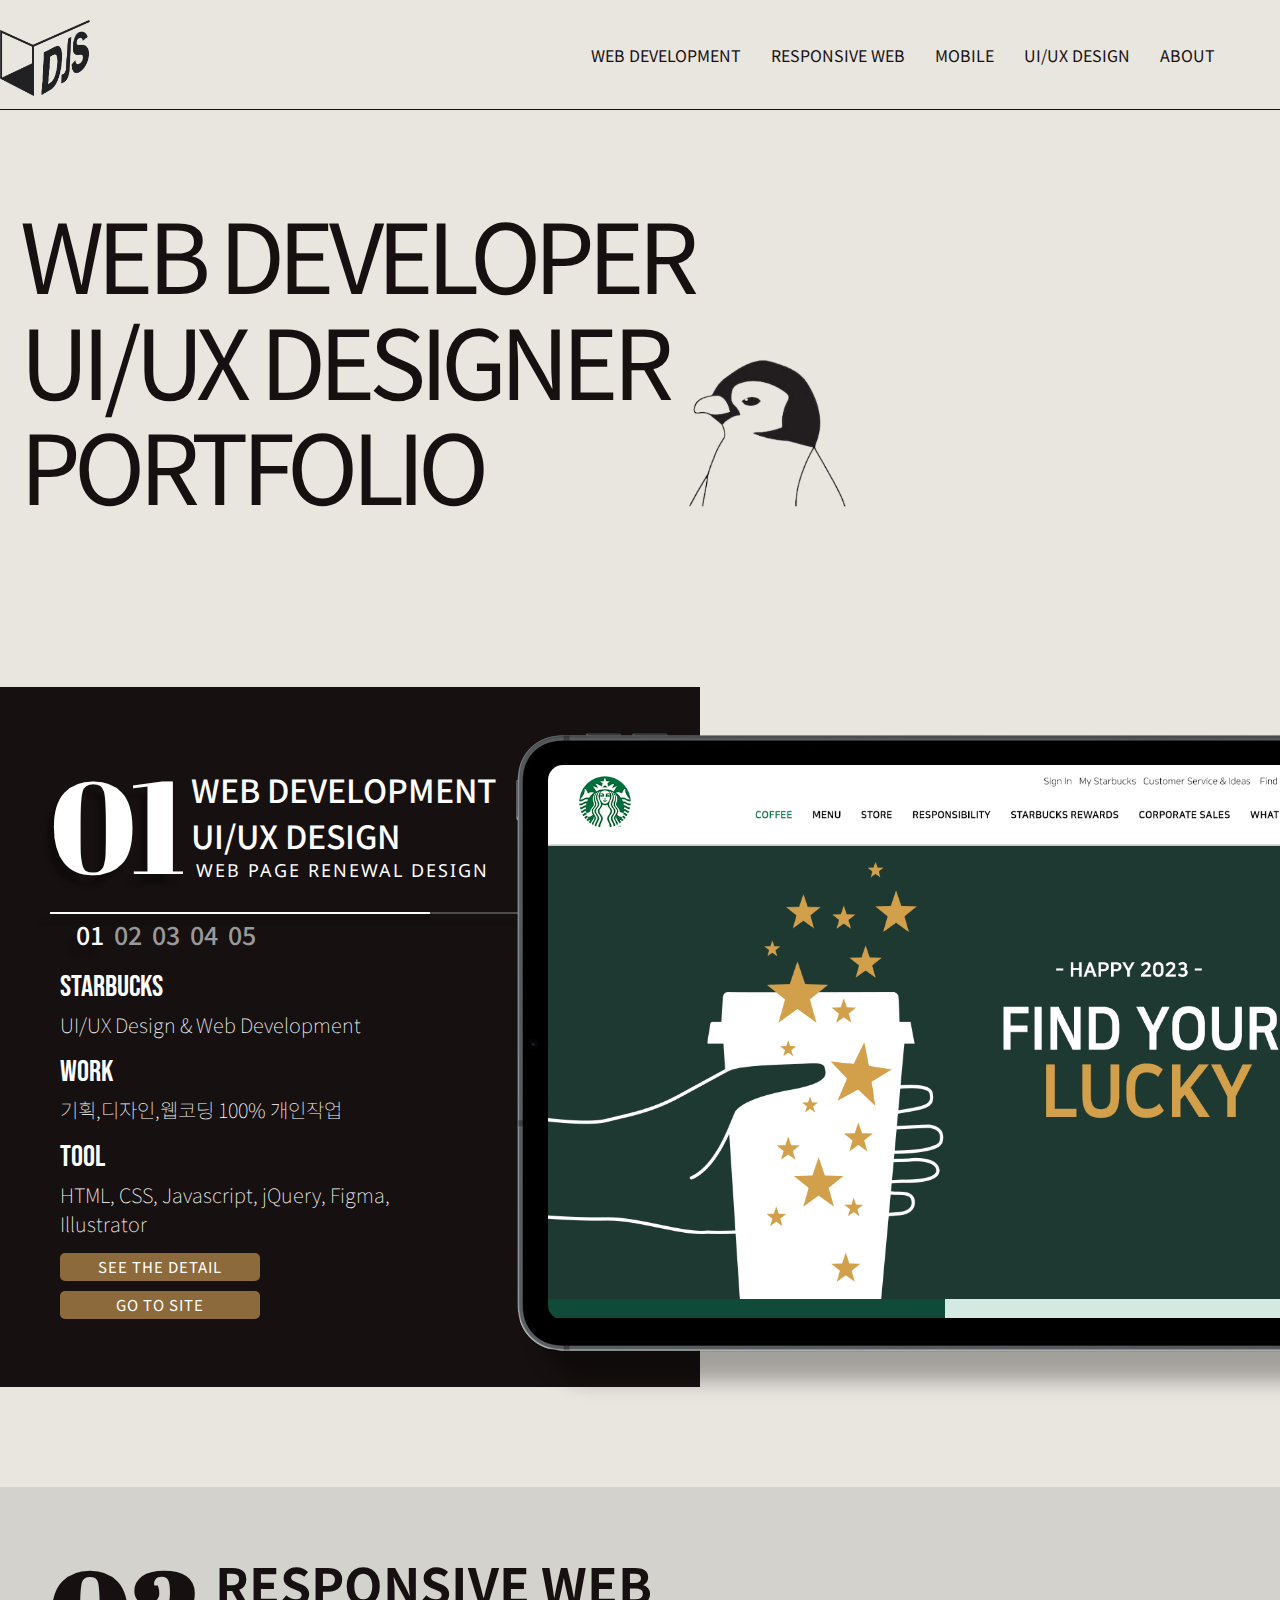
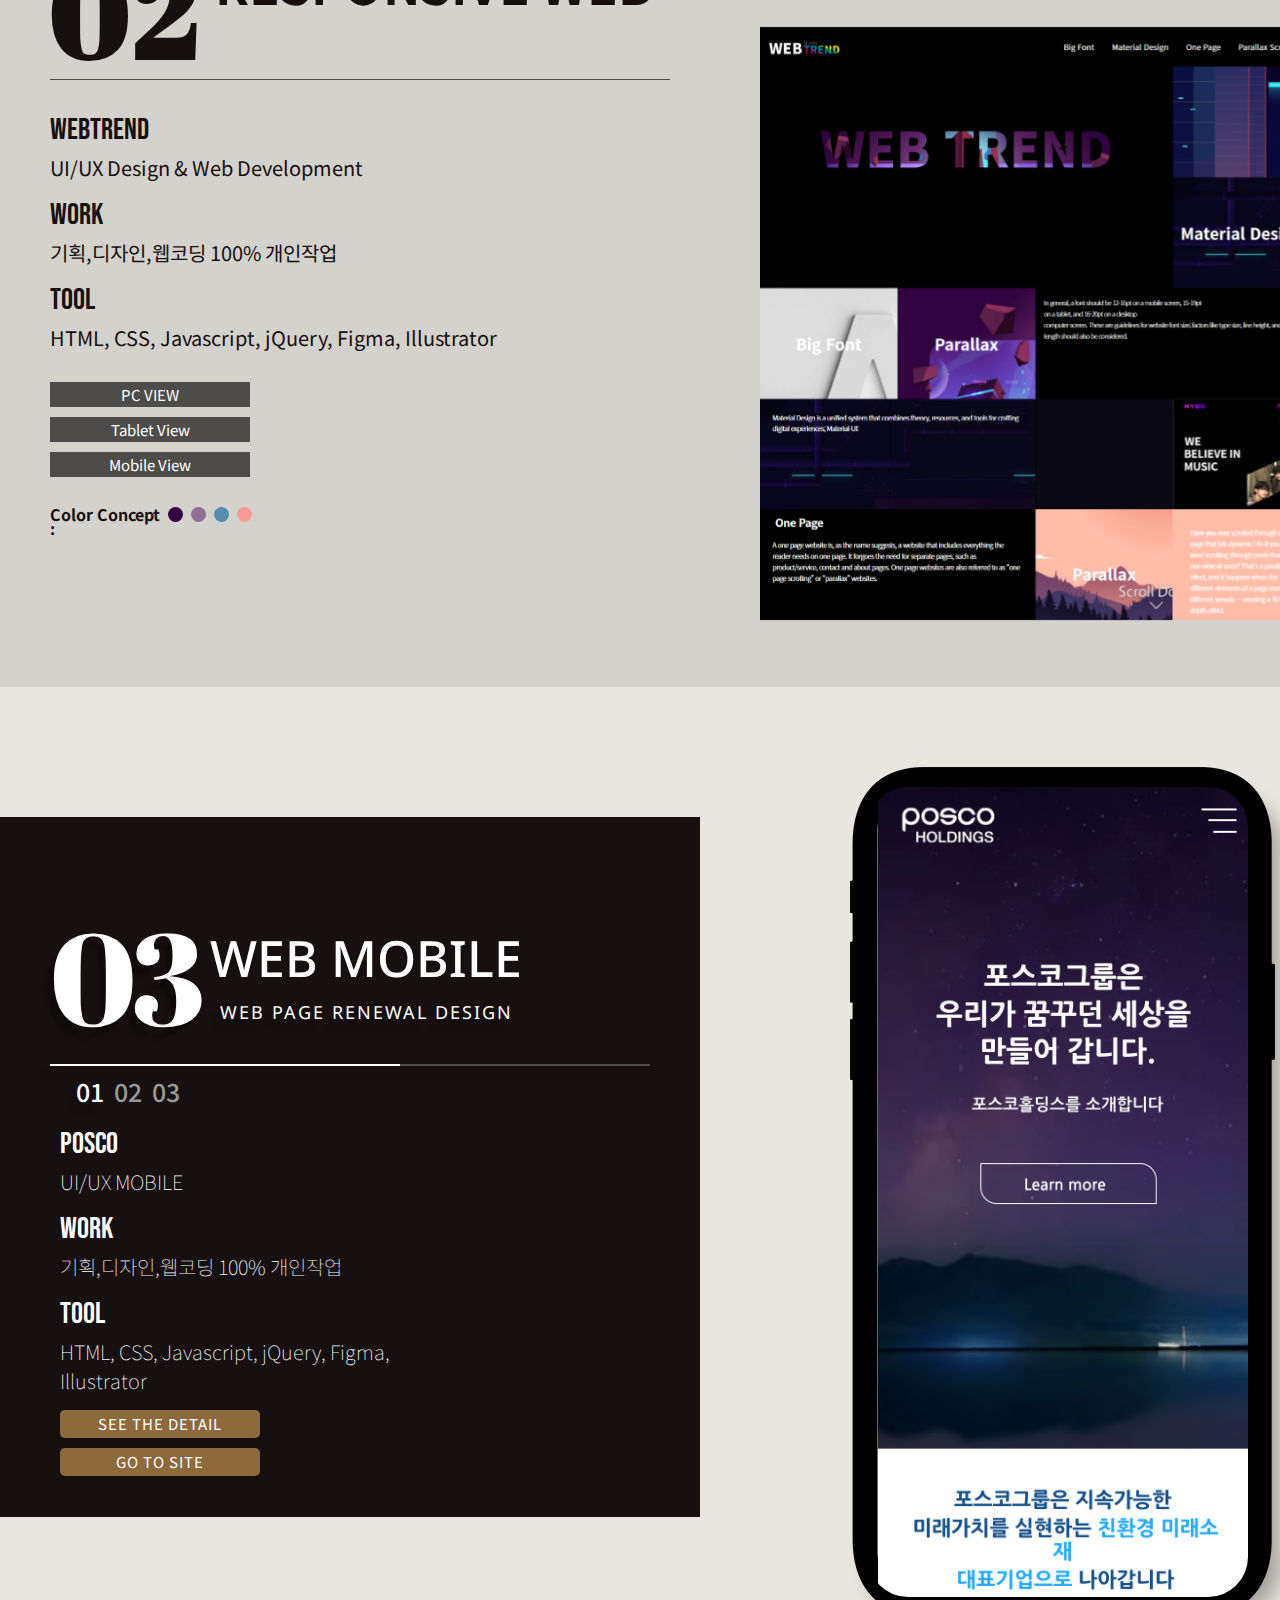
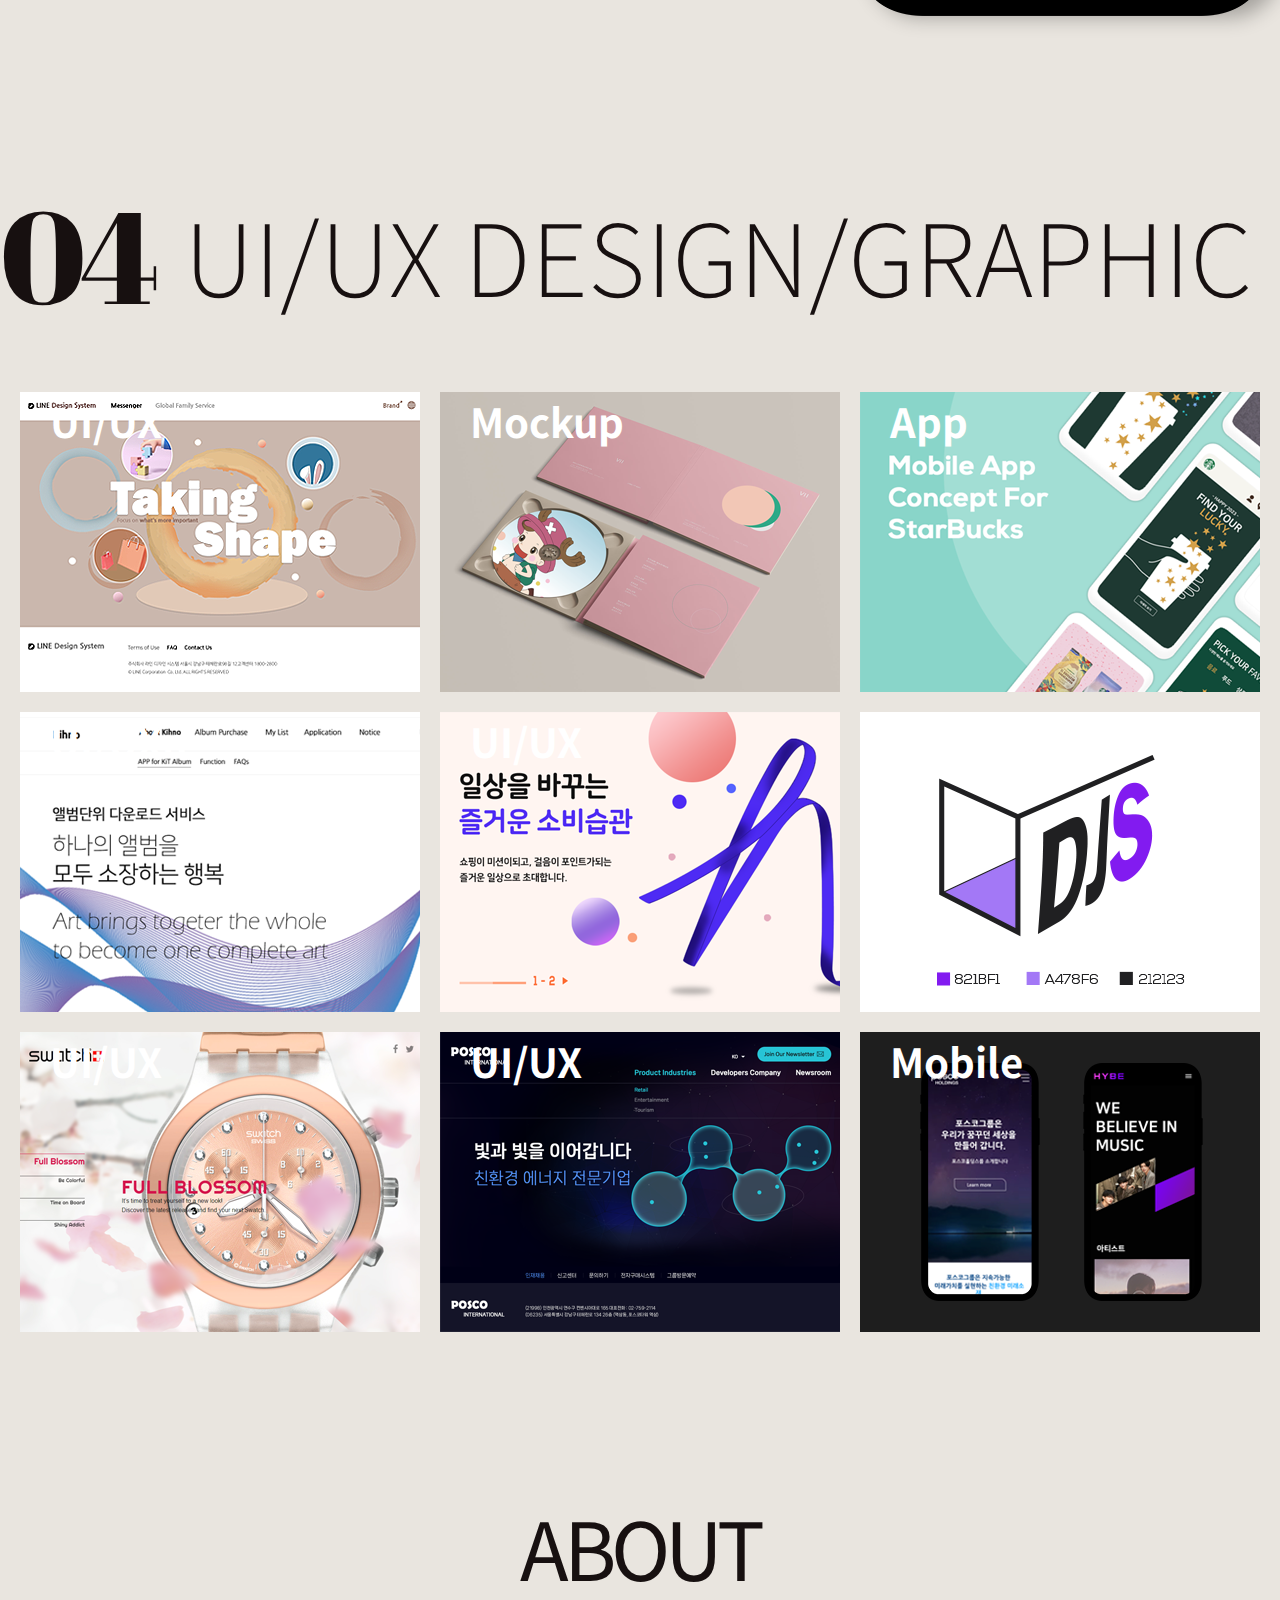
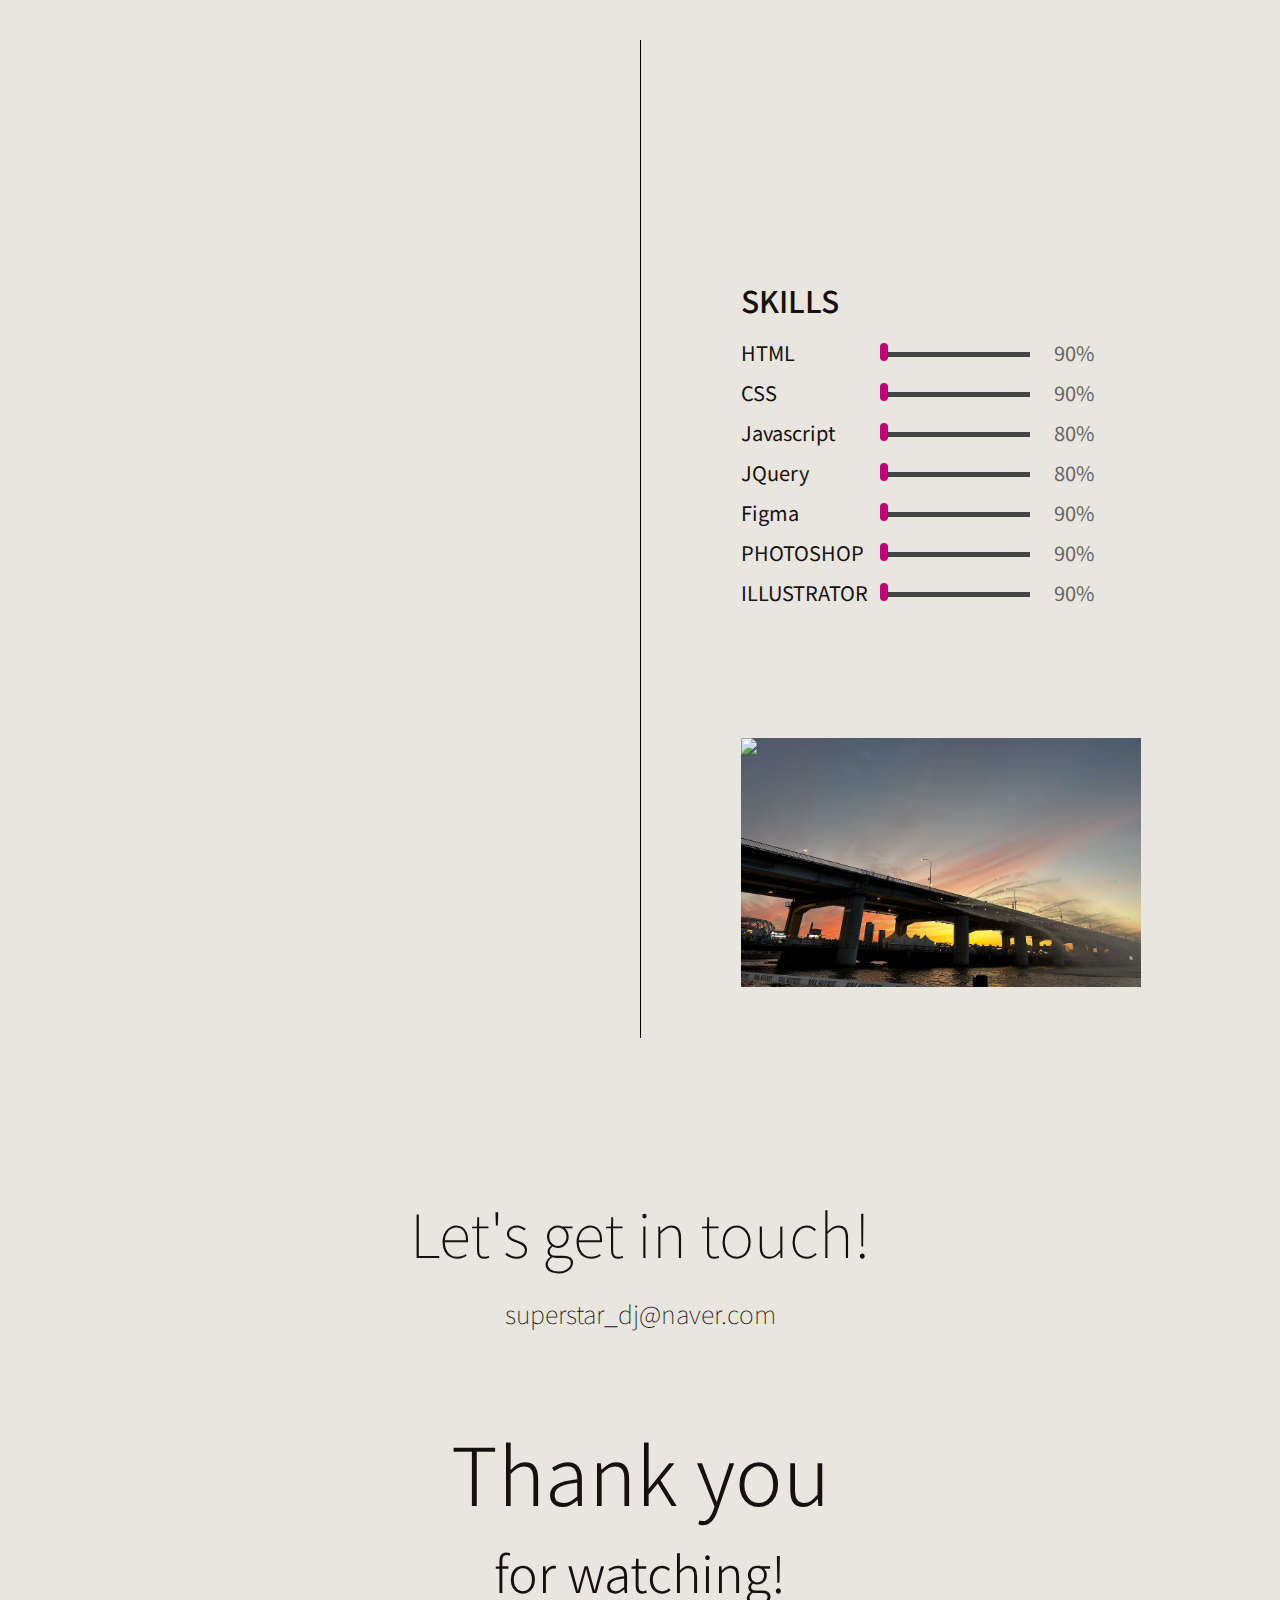
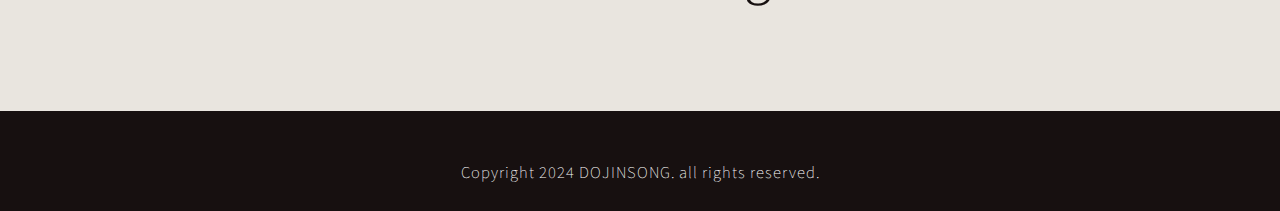
==== commit b91e7a4c: "index.html 업데이트" ====
--- a/index.html
+++ b/index.html
@@ -609,7 +609,7 @@
       <p class="email"><span>superstar_dj@naver.com</span></p>
       <div class="last-m">Thank you<p>for watching!</p></div>
 
-      <div class="copy">Copyright 2023 DOJINSONG. all rights reserved.</div>
+      <div class="copy">Copyright 2024 DOJINSONG. all rights reserved.</div>
     </footer>
 
 
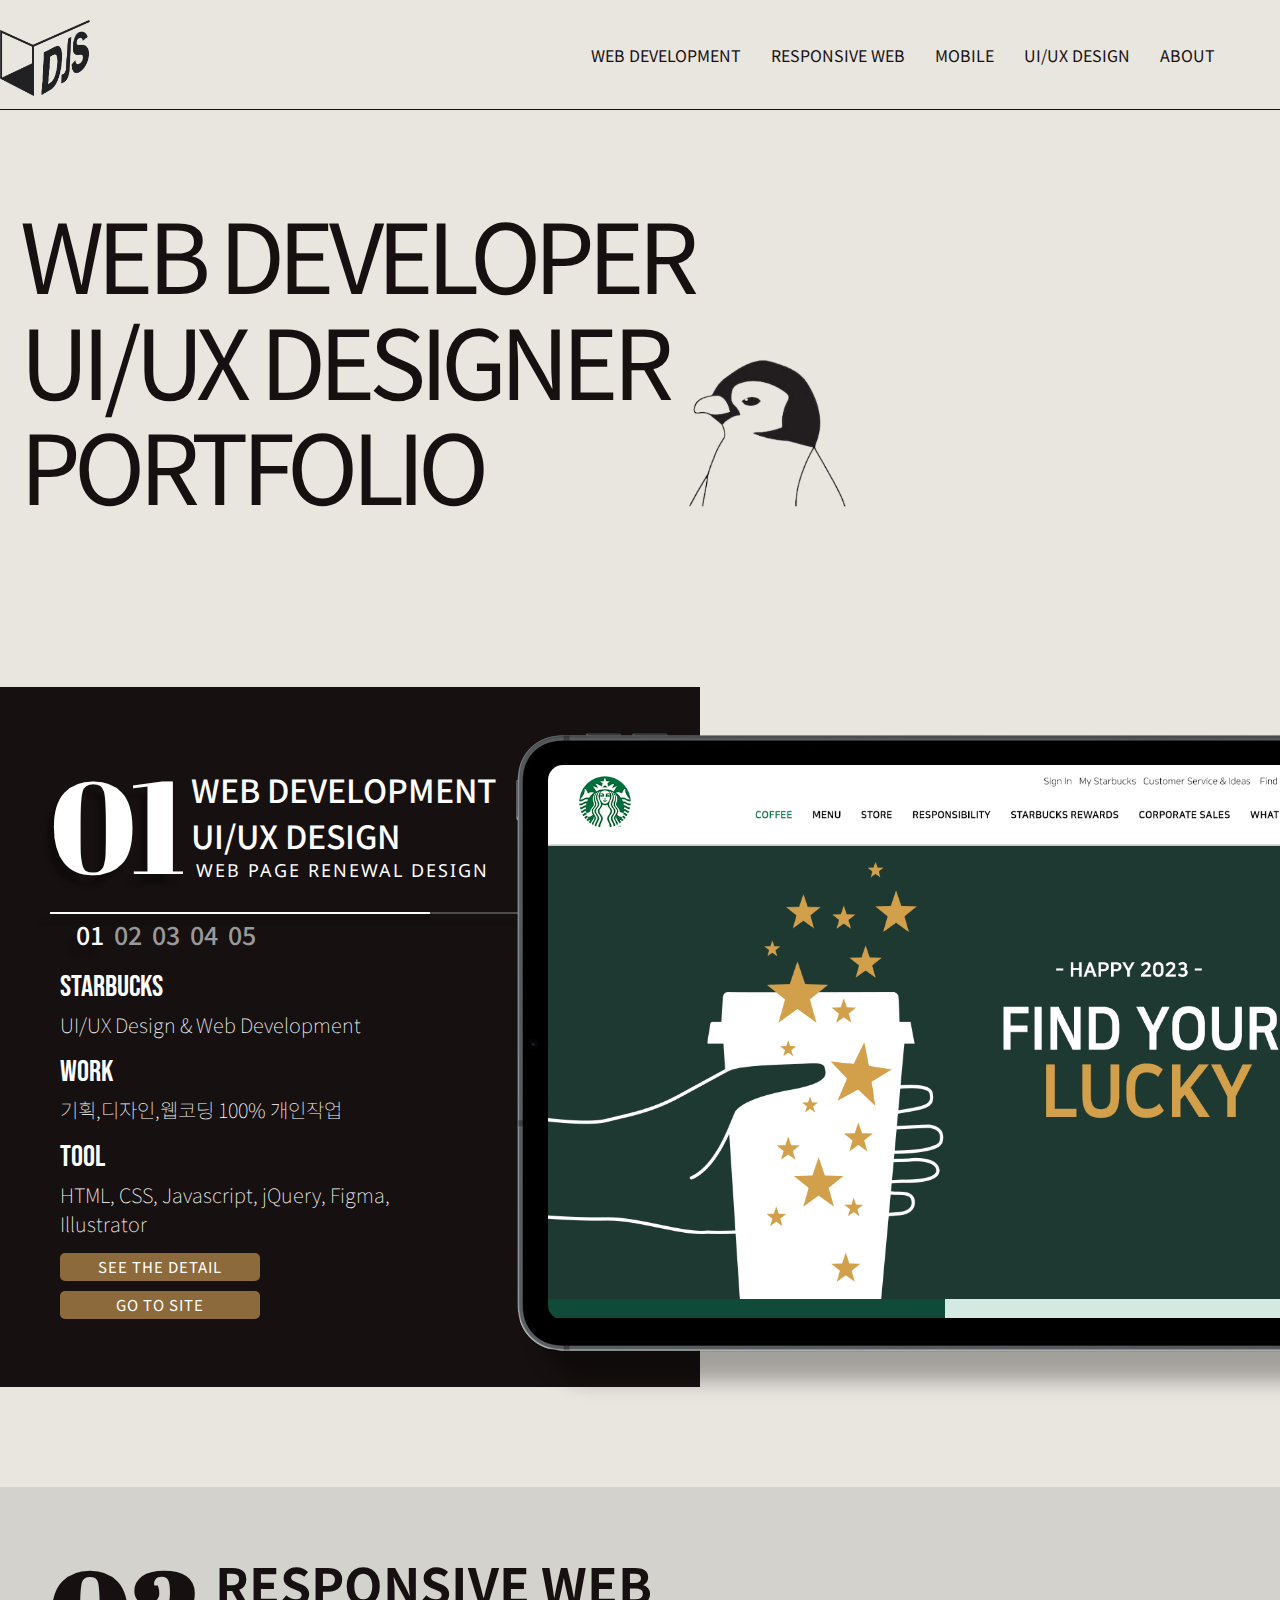
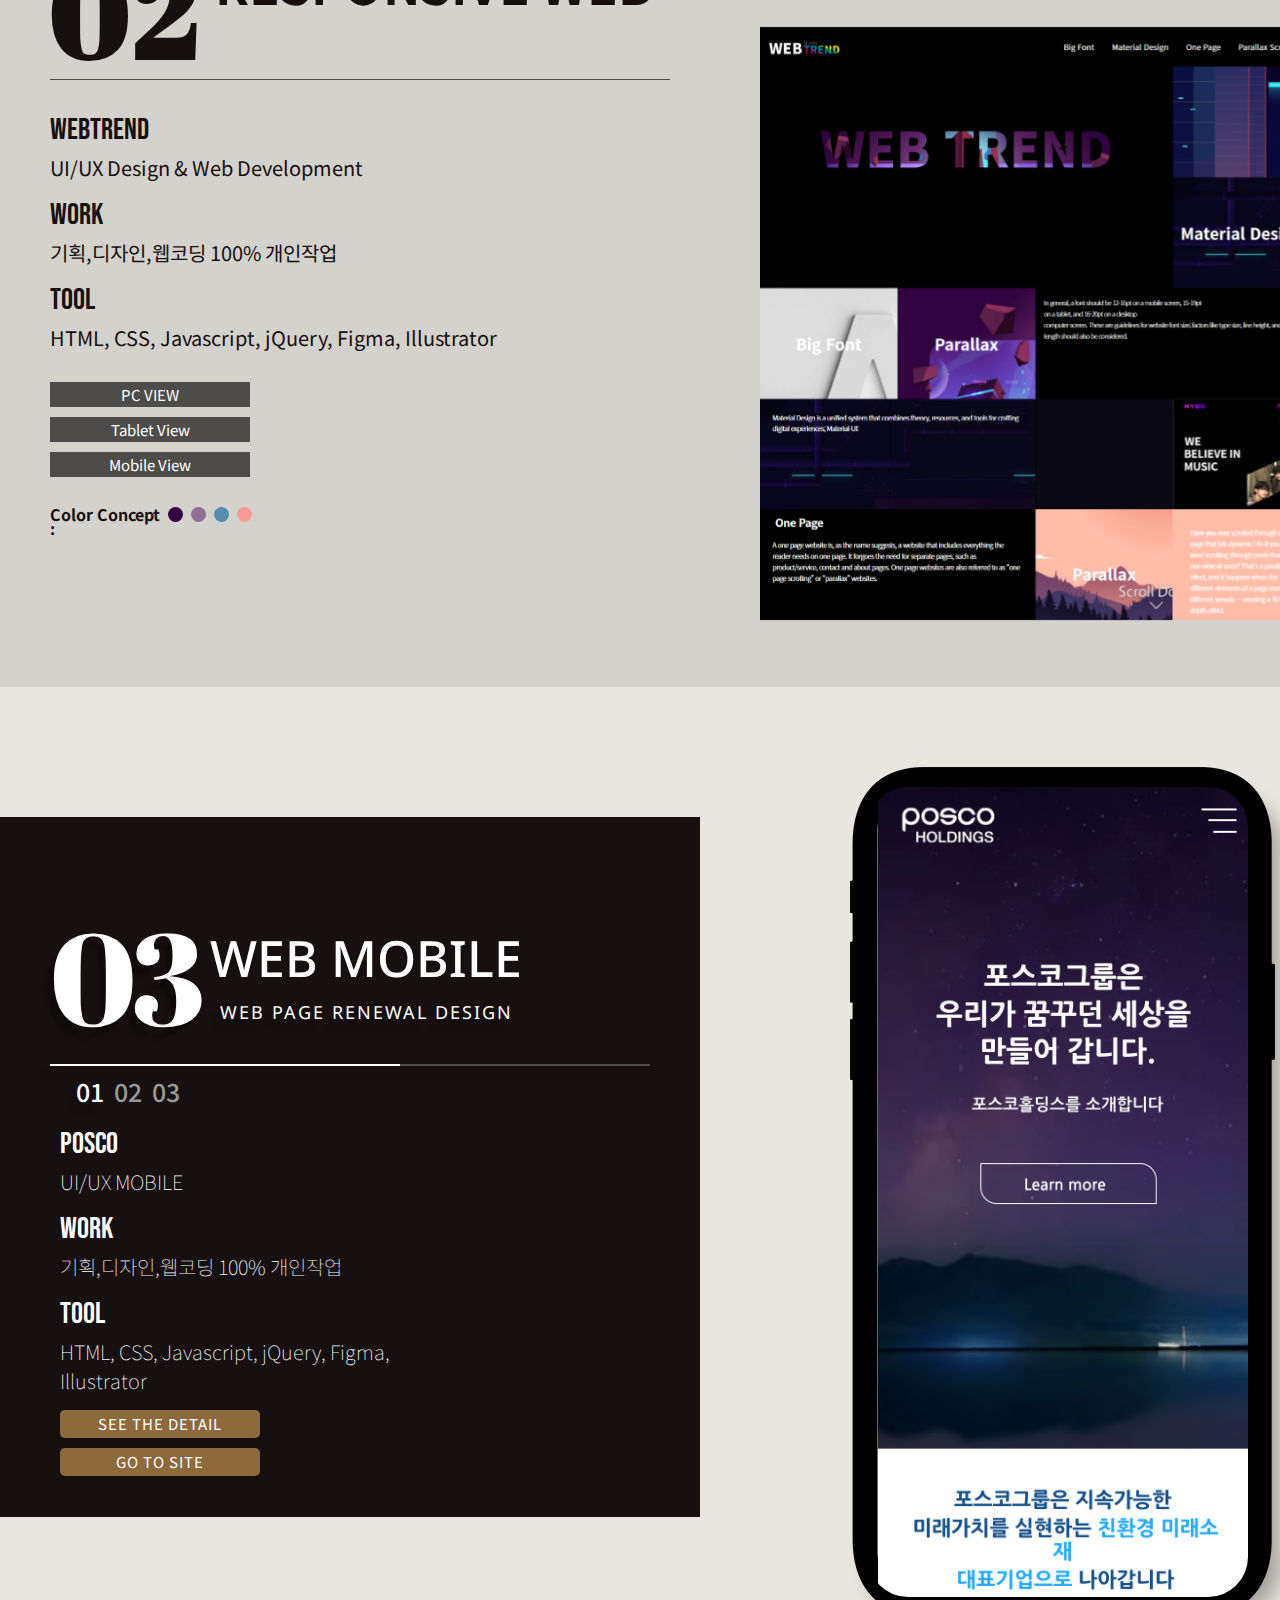
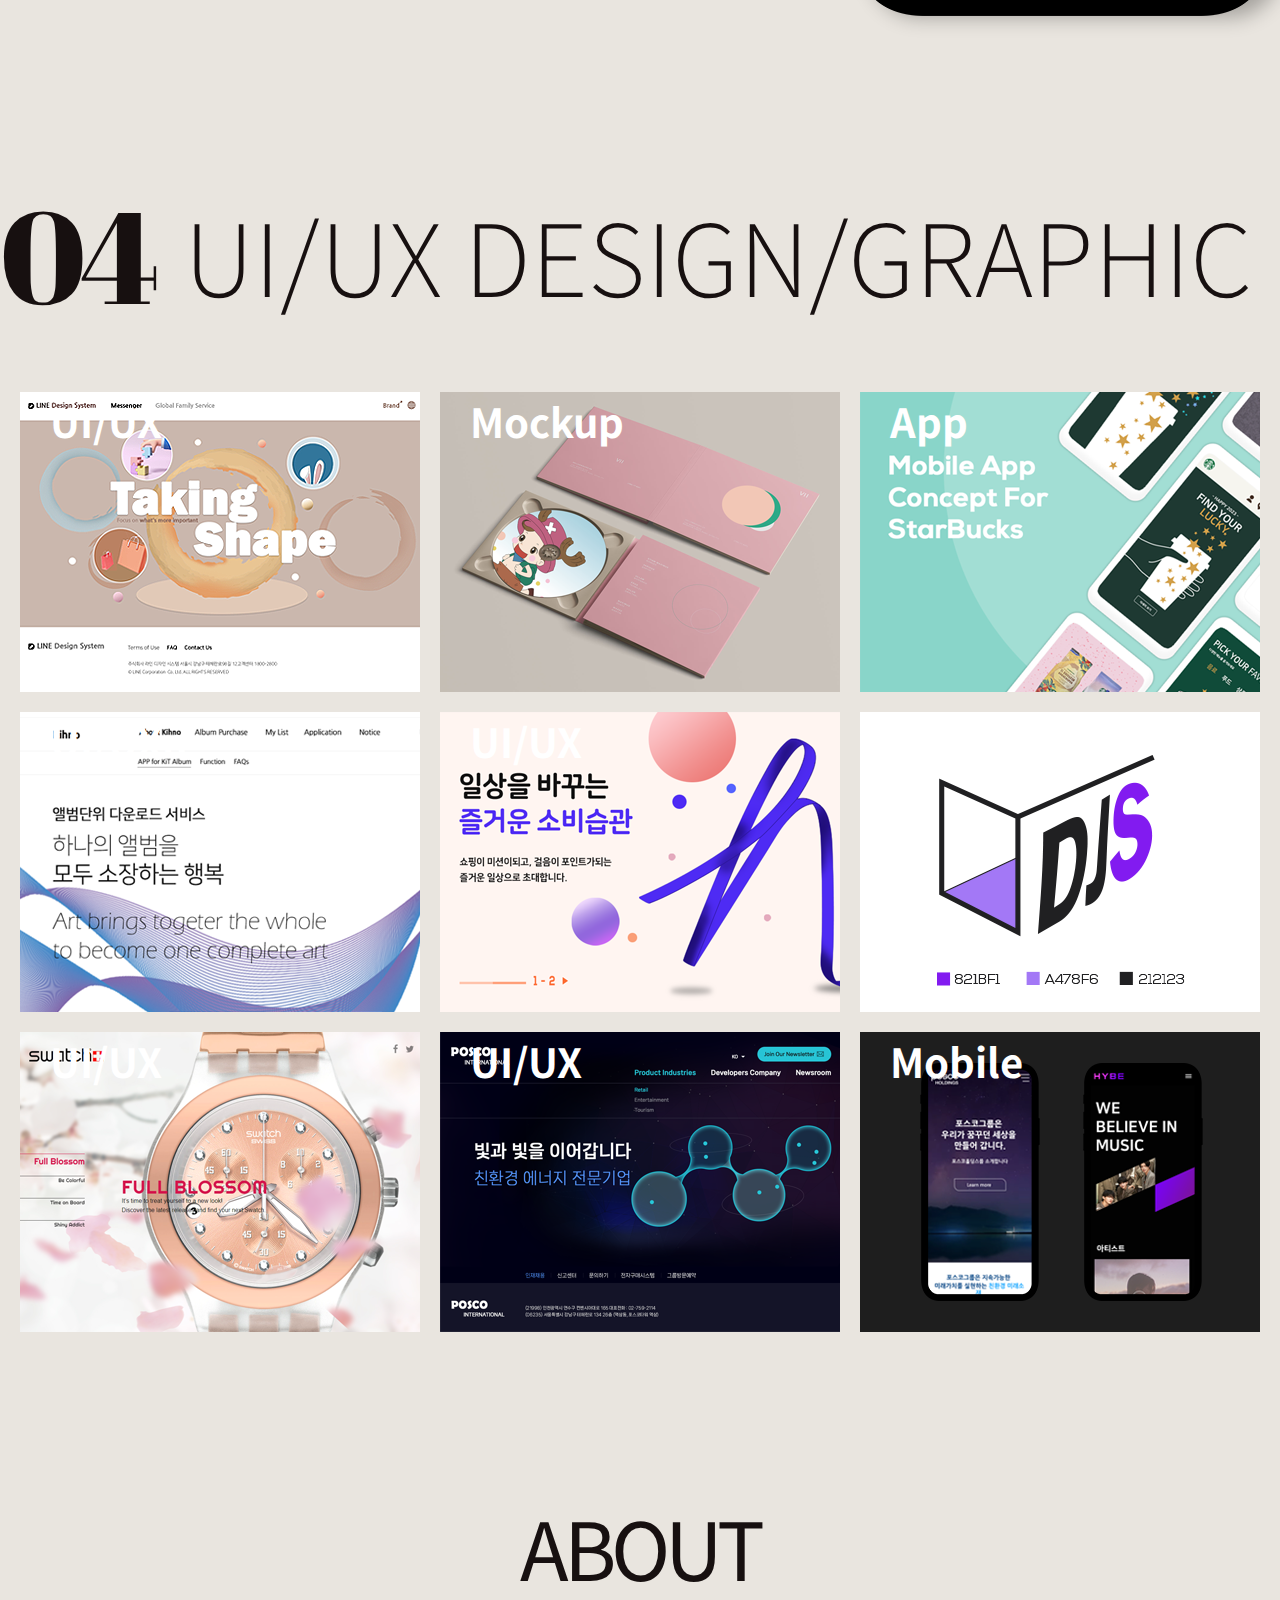
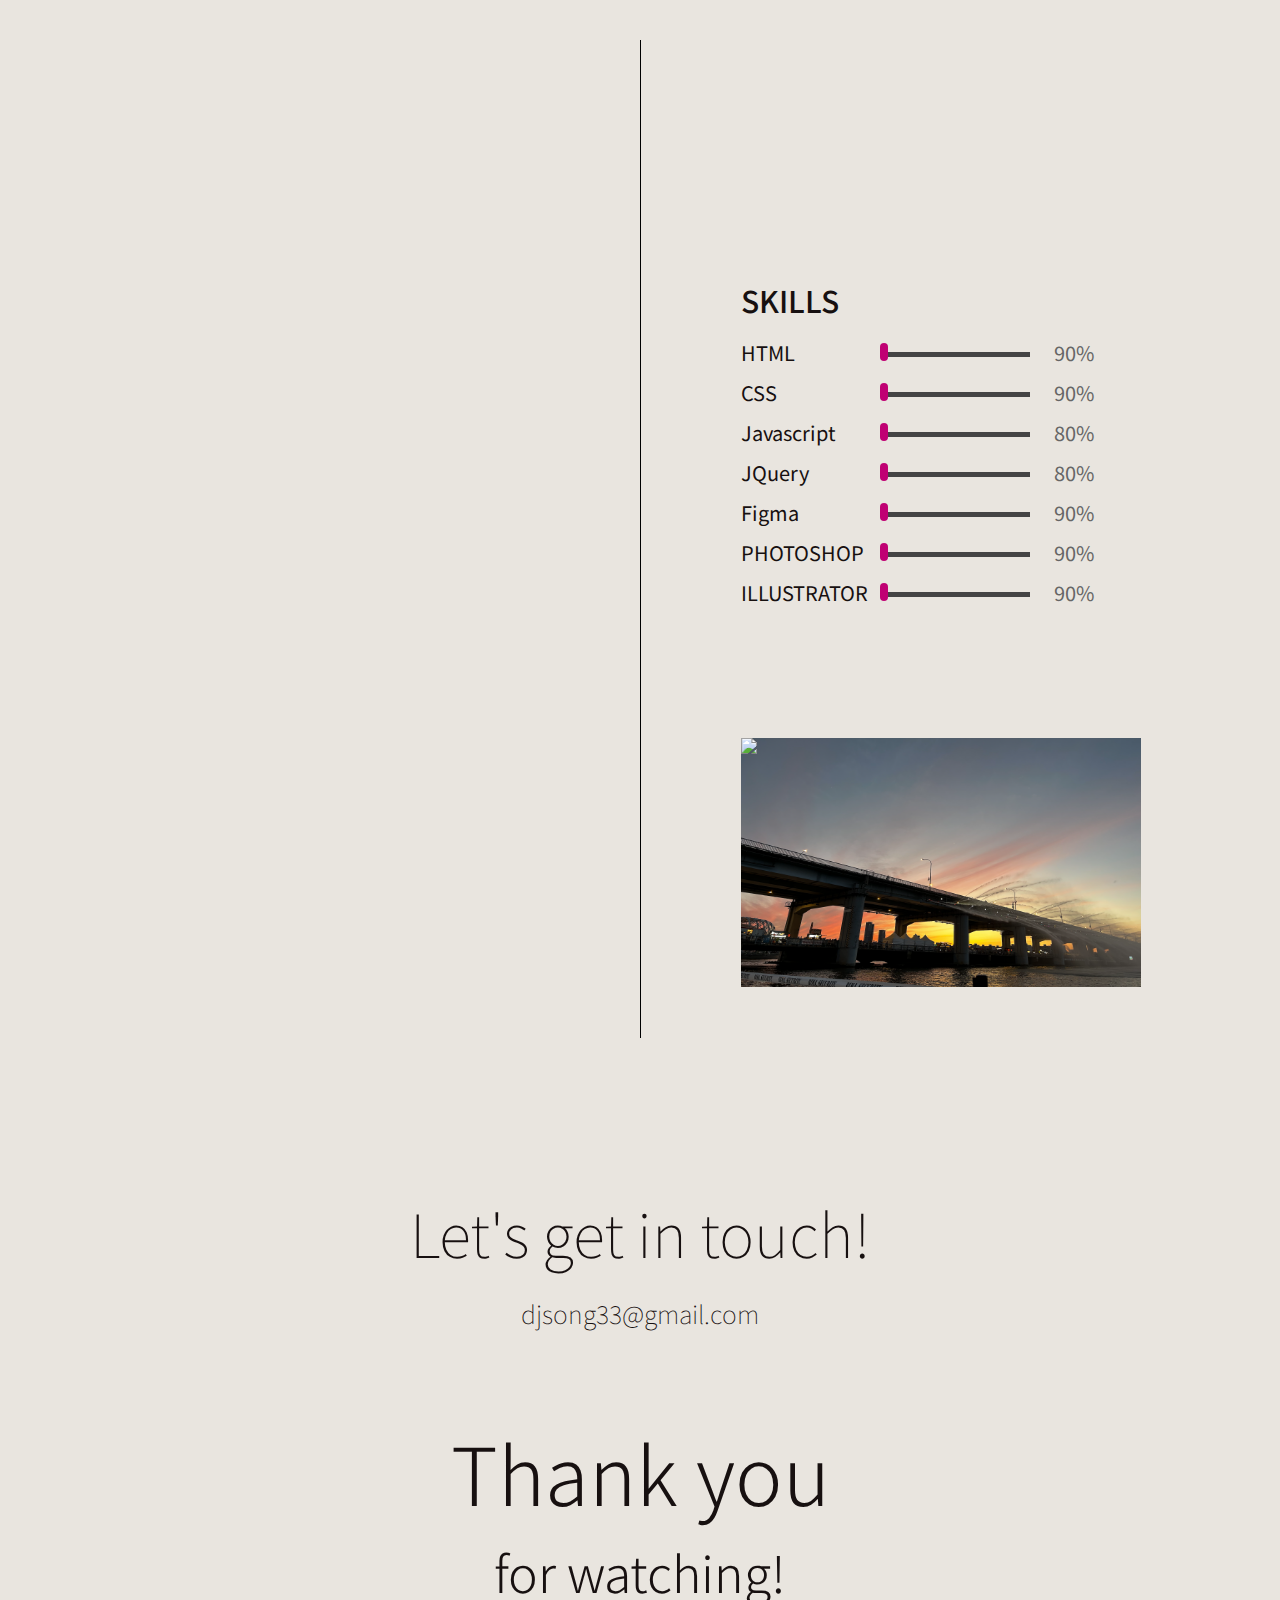
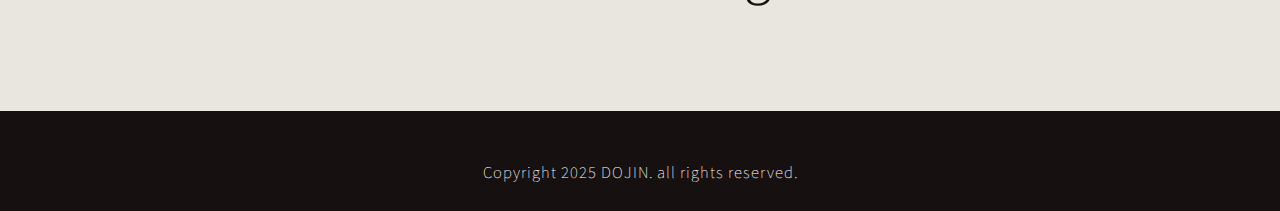
==== commit 57751954: "Update index.html" ====
--- a/index.html
+++ b/index.html
@@ -382,7 +382,7 @@
                   </ul>
                 </div>
               </div>
-            </div><!-- .webd_in -->
+            </div><!--webd_in -->
 
             <!-- 클릭시 나오는 모달창 내용부분 -->
             <div id="popup-m">
@@ -421,7 +421,7 @@
 
 
 
-        <!-- UI/UX Web design -->
+        <!-- UI/UX design -->
         <div id="design"></div>
 
         <div class="items-u">
@@ -500,13 +500,7 @@
       <div class="left">
         <div class="left_edu">
           <img src="images/aboutme.jpg" alt="">
-          <!-- 교육 -->
-          <!-- <ul>
-            <li class="title">Education</li>
-            <li>이젠 아카데미<br>모바일웹&앱디자인(퍼블리셔,Javascript,vue.js)</li>
-            <li>2022.12.05 ~ 2023.06.23</li>
-            <li>700h / 과정 수료</li>
-          </ul> -->
+        
 
         </div>
         <div class="left_hobby">
@@ -526,7 +520,7 @@
         <div class="right_about">
           <ul>
             <li><span>Name</span><span>송도진</span></li>
-            <li><span>e-mail</span><span>superstar_dj@naver.com</span></li>
+            <li><span>e-mail</span><span>djsong33@gmail.com</span></li>
           </ul>
         </div>
         <div class="right_skill">
@@ -606,10 +600,10 @@
     <footer>
       <div class="touch">Let's get in touch!
       </div>
-      <p class="email"><span>superstar_dj@naver.com</span></p>
+      <p class="email"><span>djsong33@gmail.com</span></p>
       <div class="last-m">Thank you<p>for watching!</p></div>
 
-      <div class="copy">Copyright 2024 DOJINSONG. all rights reserved.</div>
+      <div class="copy">Copyright 2025 DOJIN. all rights reserved.</div>
     </footer>
 
 
@@ -634,4 +628,4 @@
 
 </body>
 
-</html>+</html>
